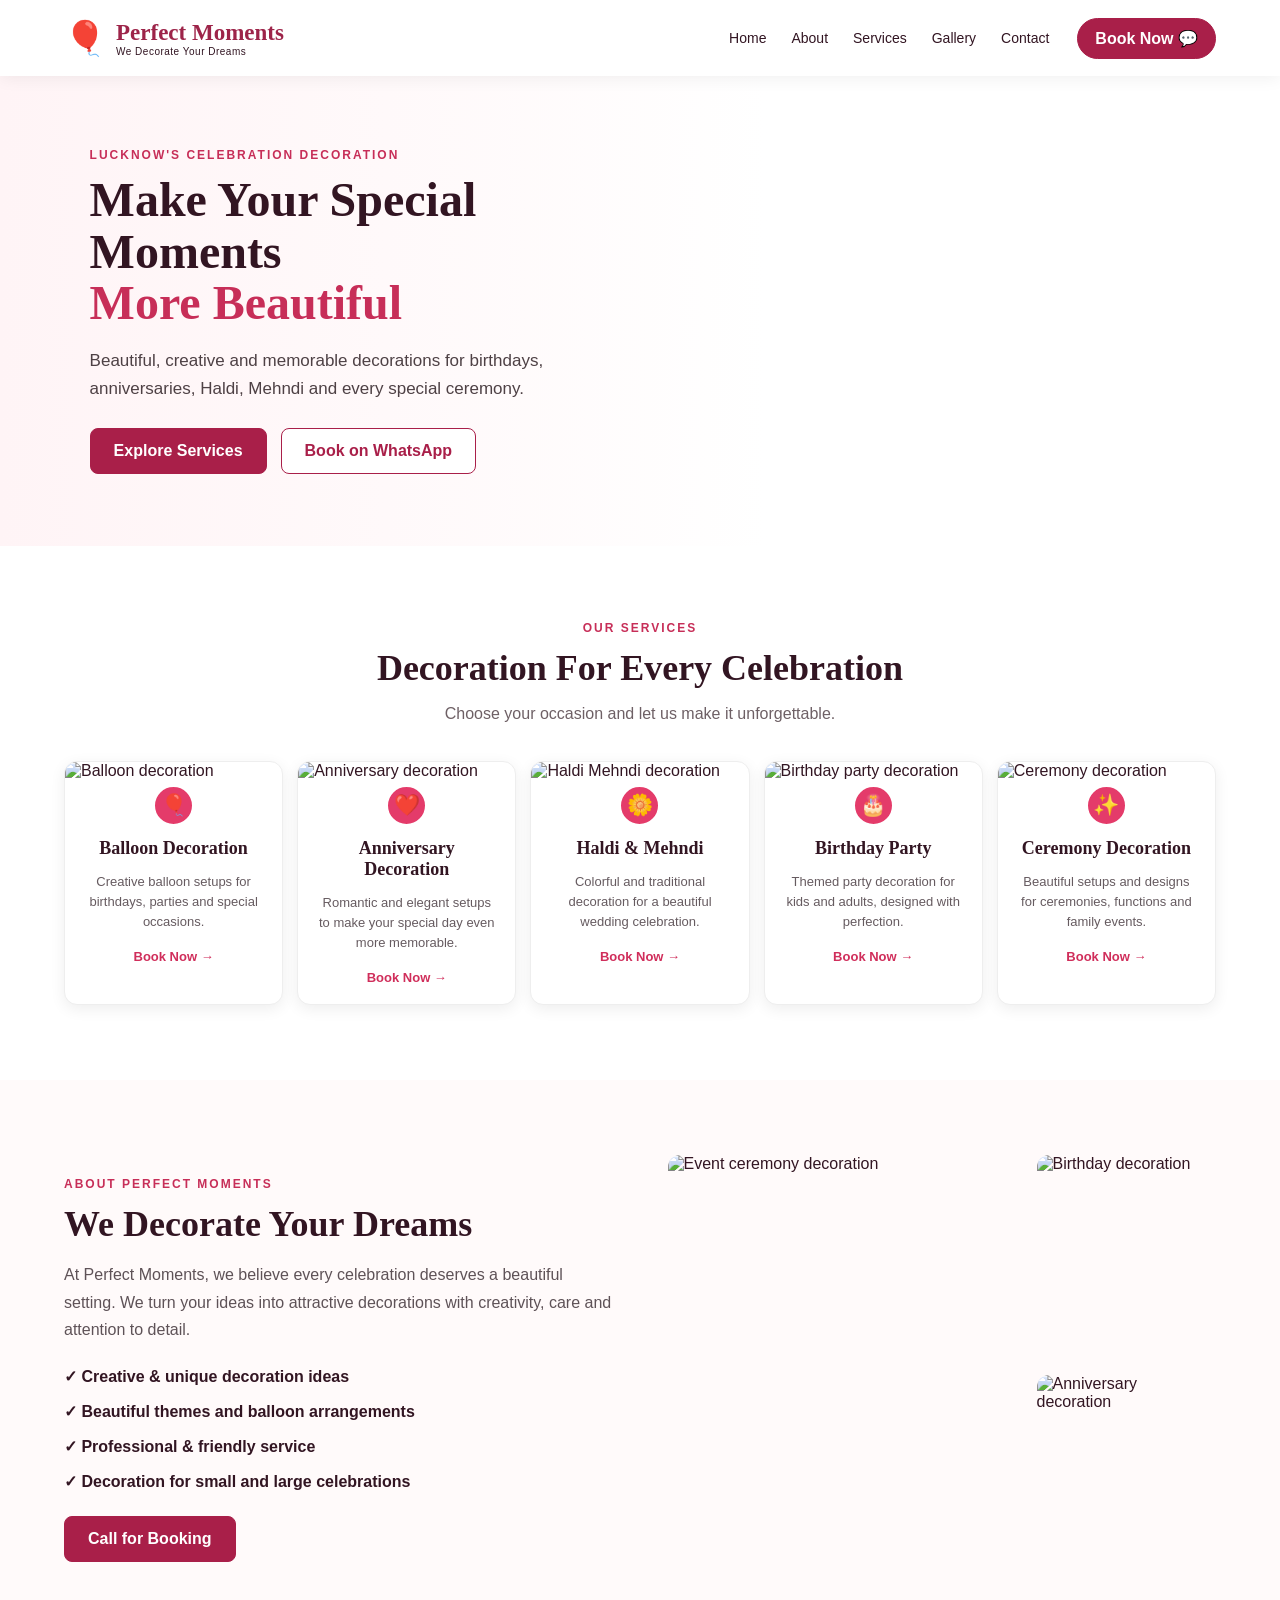
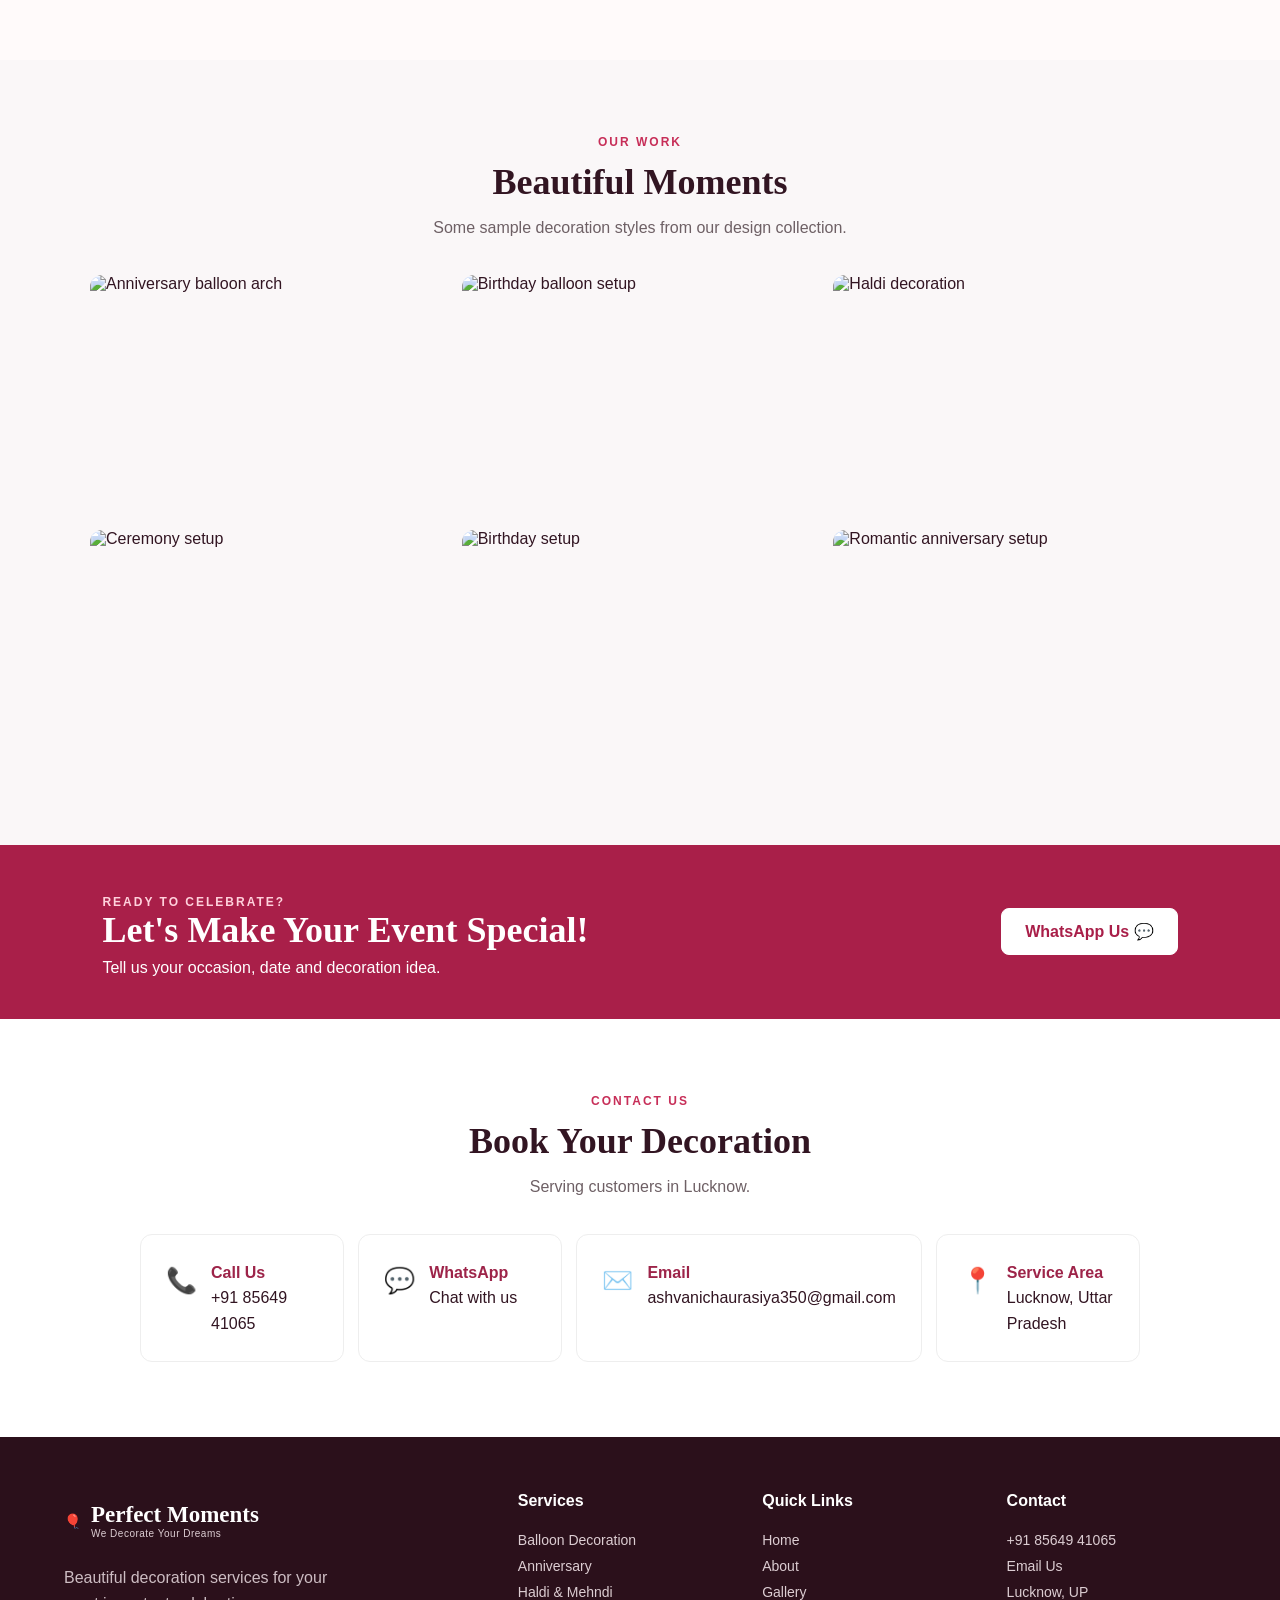
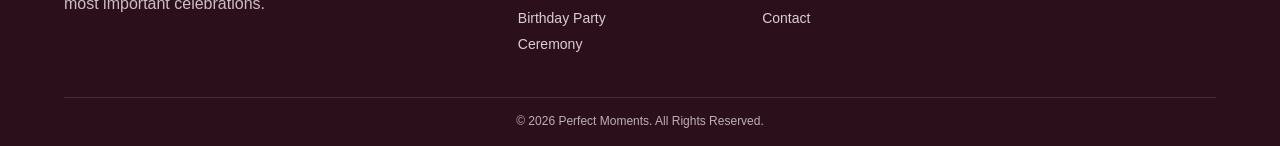
==== index.html @ 7e5f4c60 "Add files via upload" ====
<!DOCTYPE html>
<html lang="en">
<head>
  <meta charset="UTF-8">
  <meta name="viewport" content="width=device-width, initial-scale=1.0">
  <meta name="description" content="Perfect Moments Lucknow - Balloon, Birthday, Anniversary, Haldi Mehndi and Ceremony Decoration services.">
  <title>Perfect Moments | Event Decoration in Lucknow</title>
  <link rel="stylesheet" href="style.css">
</head>
<body>
<header class="header">
  <a class="brand" href="#home">
    <span class="brand-icon">🎈</span>
    <span><strong>Perfect Moments</strong><small>We Decorate Your Dreams</small></span>
  </a>
  <button class="menu" aria-label="Open menu">☰</button>
  <nav>
    <a href="#home">Home</a>
    <a href="#about">About</a>
    <a href="#services">Services</a>
    <a href="#gallery">Gallery</a>
    <a href="#contact">Contact</a>
  </nav>
  <a class="btn small" href="https://wa.me/918564941065?text=Hello%20Perfect%20Moments%2C%20I%20want%20to%20book%20decoration%20service." target="_blank">Book Now 💬</a>
</header>

<main>
<section id="home" class="hero">
  <div class="hero-copy">
    <p class="eyebrow">LUCKNOW'S CELEBRATION DECORATION</p>
    <h1>Make Your Special Moments <span>More Beautiful</span></h1>
    <p>Beautiful, creative and memorable decorations for birthdays, anniversaries, Haldi, Mehndi and every special ceremony.</p>
    <div class="actions">
      <a class="btn" href="#services">Explore Services</a>
      <a class="btn outline" href="https://wa.me/918564941065?text=Hello%20Perfect%20Moments%2C%20I%20want%20to%20book%20decoration%20service." target="_blank">Book on WhatsApp</a>
    </div>
  </div>
</section>

<section id="services" class="section">
  <div class="heading"><p class="eyebrow">OUR SERVICES</p><h2>Decoration For Every Celebration</h2><p>Choose your occasion and let us make it unforgettable.</p></div>
  <div class="cards">
    <article class="card"><img src="assets/birthday.jpg" alt="Balloon decoration"><div><span class="round">🎈</span><h3>Balloon Decoration</h3><p>Creative balloon setups for birthdays, parties and special occasions.</p><a href="https://wa.me/918564941065?text=I%20am%20interested%20in%20Balloon%20Decoration." target="_blank">Book Now →</a></div></article>
    <article class="card"><img src="assets/anniversary.jpg" alt="Anniversary decoration"><div><span class="round">❤️</span><h3>Anniversary Decoration</h3><p>Romantic and elegant setups to make your special day even more memorable.</p><a href="https://wa.me/918564941065?text=I%20am%20interested%20in%20Anniversary%20Decoration." target="_blank">Book Now →</a></div></article>
    <article class="card"><img src="assets/haldi.jpg" alt="Haldi Mehndi decoration"><div><span class="round">🌼</span><h3>Haldi & Mehndi</h3><p>Colorful and traditional decoration for a beautiful wedding celebration.</p><a href="https://wa.me/918564941065?text=I%20am%20interested%20in%20Haldi%20and%20Mehndi%20Decoration." target="_blank">Book Now →</a></div></article>
    <article class="card"><img src="assets/birthday2.jpg" alt="Birthday party decoration"><div><span class="round">🎂</span><h3>Birthday Party</h3><p>Themed party decoration for kids and adults, designed with perfection.</p><a href="https://wa.me/918564941065?text=I%20am%20interested%20in%20Birthday%20Party%20Decoration." target="_blank">Book Now →</a></div></article>
    <article class="card"><img src="assets/ceremony.jpg" alt="Ceremony decoration"><div><span class="round">✨</span><h3>Ceremony Decoration</h3><p>Beautiful setups and designs for ceremonies, functions and family events.</p><a href="https://wa.me/9185649411065?text=I%20am%20interested%20in%20Ceremony%20Decoration." target="_blank">Book Now →</a></div></article>
  </div>
</section>

<section id="about" class="about section">
  <div class="about-text">
    <p class="eyebrow">ABOUT PERFECT MOMENTS</p>
    <h2>We Decorate Your Dreams</h2>
    <p>At Perfect Moments, we believe every celebration deserves a beautiful setting. We turn your ideas into attractive decorations with creativity, care and attention to detail.</p>
    <ul>
      <li>✓ Creative & unique decoration ideas</li>
      <li>✓ Beautiful themes and balloon arrangements</li>
      <li>✓ Professional & friendly service</li>
      <li>✓ Decoration for small and large celebrations</li>
    </ul>
    <a class="btn" href="tel:+918564941065">Call for Booking</a>
  </div>
  <div class="photo-grid">
    <img class="big" src="assets/ceremony_large.jpg" alt="Event ceremony decoration">
    <img src="assets/birthday_large.jpg" alt="Birthday decoration">
    <img src="assets/anniversary_large.jpg" alt="Anniversary decoration">
  </div>
</section>

<section id="gallery" class="section gallery">
  <div class="heading"><p class="eyebrow">OUR WORK</p><h2>Beautiful Moments</h2><p>Some sample decoration styles from our design collection.</p></div>
  <div class="gallery-grid">
    <img src="assets/hero.jpg" alt="Anniversary balloon arch">
    <img src="assets/birthday.jpg" alt="Birthday balloon setup">
    <img src="assets/haldi.jpg" alt="Haldi decoration">
    <img src="assets/ceremony_large.jpg" alt="Ceremony setup">
    <img src="assets/birthday_large.jpg" alt="Birthday setup">
    <img src="assets/anniversary_large.jpg" alt="Romantic anniversary setup">
  </div>
</section>

<section class="cta">
  <div><p class="eyebrow">READY TO CELEBRATE?</p><h2>Let's Make Your Event Special!</h2><p>Tell us your occasion, date and decoration idea.</p></div>
  <a class="btn light" href="https://wa.me/918564941065?text=Hello%20Perfect%20Moments%2C%20I%20want%20to%20discuss%20my%20decoration%20requirement." target="_blank">WhatsApp Us 💬</a>
</section>

<section id="contact" class="contact section">
  <div class="heading"><p class="eyebrow">CONTACT US</p><h2>Book Your Decoration</h2><p>Serving customers in Lucknow.</p></div>
  <div class="contact-grid">
    <a class="contact-box" href="tel:+918564941065"><span>📞</span><div><strong>Call Us</strong><br>+91 85649 41065</div></a>
    <a class="contact-box" href="https://wa.me/918564941065" target="_blank"><span>💬</span><div><strong>WhatsApp</strong><br>Chat with us</div></a>
    <a class="contact-box" href="mailto:ashvanichaurasiya350@gmail.com"><span>✉️</span><div><strong>Email</strong><br>ashvanichaurasiya350@gmail.com</div></a>
    <div class="contact-box"><span>📍</span><div><strong>Service Area</strong><br>Lucknow, Uttar Pradesh</div></div>
  </div>
</section>
</main>

<footer>
  <div class="footer-inner">
    <div><div class="brand footer-brand"><span class="brand-icon">🎈</span><span><strong>Perfect Moments</strong><small>We Decorate Your Dreams</small></span></div><p>Beautiful decoration services for your most important celebrations.</p></div>
    <div><h4>Services</h4><a href="#services">Balloon Decoration</a><a href="#services">Anniversary</a><a href="#services">Haldi & Mehndi</a><a href="#services">Birthday Party</a><a href="#services">Ceremony</a></div>
    <div><h4>Quick Links</h4><a href="#home">Home</a><a href="#about">About</a><a href="#gallery">Gallery</a><a href="#contact">Contact</a></div>
    <div><h4>Contact</h4><a href="tel:+918564941065">+91 85649 41065</a><a href="mailto:ashvanichaurasiya350@gmail.com">Email Us</a><span>Lucknow, UP</span></div>
  </div>
  <div class="copyright">© 2026 Perfect Moments. All Rights Reserved.</div>
</footer>
<script src="script.js"></script>
</body>
</html>
---- style.css ----
*{box-sizing:border-box}html{scroll-behavior:smooth}body{margin:0;font-family:Arial,Helvetica,sans-serif;color:#321522;background:#fff}a{text-decoration:none;color:inherit}.header{height:76px;display:flex;align-items:center;gap:28px;padding:0 5%;position:sticky;top:0;background:#fff;z-index:10;box-shadow:0 2px 16px #00000010}.brand{display:flex;align-items:center;gap:10px;margin-right:auto}.brand-icon{font-size:34px}.brand strong{display:block;font-family:Georgia,serif;font-size:23px;color:#9d2449}.brand small{display:block;font-size:10px;letter-spacing:.5px}.header nav{display:flex;gap:25px;font-size:14px}.header nav a:hover{color:#c52d58}.btn{display:inline-block;background:#a91f49;color:#fff;padding:13px 23px;border-radius:8px;font-weight:700;border:1px solid #a91f49}.btn:hover{transform:translateY(-1px)}.btn.outline{background:#fff;color:#a91f49}.btn.small{padding:10px 17px;border-radius:25px}.menu{display:none;border:0;background:none;font-size:25px}.hero{min-height:470px;background:linear-gradient(90deg,#fff4f6 0%,#fff8f9aa 38%,#0000 60%),url("assets/hero.jpg") center/cover;display:flex;align-items:center;padding:65px 7%}.hero-copy{max-width:540px}.eyebrow{color:#c72e58;font-size:12px;font-weight:800;letter-spacing:2px;margin:0 0 12px}.hero h1{font:700 48px/1.08 Georgia,serif;margin:0 0 18px}.hero h1 span{display:block;color:#c72e58}.hero p:not(.eyebrow){font-size:17px;line-height:1.65;color:#4e4145}.actions{display:flex;gap:14px;margin-top:25px}.section{padding:75px 5%}.heading{text-align:center;max-width:700px;margin:0 auto 38px}.heading h2,.about h2,.cta h2{font:700 36px Georgia,serif;margin:0 0 12px}.heading>p:last-child{color:#6e6065}.cards{display:grid;grid-template-columns:repeat(5,1fr);gap:14px}.card{border:1px solid #eee;border-radius:13px;overflow:hidden;background:#fff;box-shadow:0 4px 15px #00000012}.card img{width:100%;height:170px;object-fit:cover}.card>div{padding:18px;text-align:center}.round{display:inline-grid;place-items:center;width:45px;height:45px;border-radius:50%;background:#e43b6a;color:#fff;margin-top:-38px;position:relative;border:4px solid #fff;font-size:21px}.card h3{font:700 18px Georgia,serif;margin:10px 0}.card p{font-size:13px;line-height:1.55;color:#665b60;min-height:62px}.card a{color:#d02e5b;font-weight:700;font-size:13px}.about{display:grid;grid-template-columns:1fr 1fr;gap:55px;align-items:center;background:#fffafa}.about-text p:not(.eyebrow){line-height:1.7;color:#5e5257}.about ul{padding:0;list-style:none;line-height:2.2;font-weight:600}.photo-grid{display:grid;grid-template-columns:2fr 1fr;grid-template-rows:1fr 1fr;gap:10px;height:430px}.photo-grid img{width:100%;height:100%;object-fit:cover;border-radius:12px}.photo-grid .big{grid-row:1/3}.gallery{background:#faf7f8}.gallery-grid{display:grid;grid-template-columns:repeat(3,1fr);gap:15px;max-width:1100px;margin:auto}.gallery-grid img{width:100%;height:240px;object-fit:cover;border-radius:12px}.cta{padding:42px 8%;background:#a91f49;color:#fff;display:flex;align-items:center;justify-content:space-between;gap:25px}.cta .eyebrow{color:#ffd1dc}.cta h2{margin:0}.cta p{margin:8px 0 0}.btn.light{background:#fff;color:#a91f49;border-color:#fff}.contact-grid{max-width:1000px;margin:auto;display:grid;grid-template-columns:repeat(4,1fr);gap:14px}.contact-box{padding:25px;border:1px solid #eee;border-radius:12px;background:#fff;display:flex;gap:14px;align-items:flex-start;line-height:1.6}.contact-box span{font-size:25px}.contact-box strong{color:#9d2449}footer{background:#2b101b;color:#fff;padding:55px 5% 18px}.footer-inner{display:grid;grid-template-columns:2fr 1fr 1fr 1fr;gap:35px;max-width:1200px;margin:auto}.footer-brand strong{color:#fff}.footer-inner h4{margin-top:0}.footer-inner a,.footer-inner span{display:block;color:#dccdd2;font-size:14px;margin:10px 0}.footer-inner p{color:#cdbdc3;line-height:1.6;max-width:300px}.copyright{border-top:1px solid #ffffff20;margin-top:35px;padding-top:16px;text-align:center;color:#bfaeb5;font-size:12px}@media(max-width:950px){.cards{grid-template-columns:repeat(2,1fr)}.contact-grid{grid-template-columns:repeat(2,1fr)}.header nav{display:none}.menu{display:block;order:2}.header .btn{order:3}.hero h1{font-size:40px}.about{grid-template-columns:1fr}.gallery-grid{grid-template-columns:repeat(2,1fr)}}@media(max-width:600px){.header{padding:0 4%;gap:10px}.brand strong{font-size:18px}.brand small{font-size:8px}.brand-icon{font-size:28px}.header .btn{font-size:11px;padding:9px 11px}.hero{min-height:520px;padding:45px 6%;background:linear-gradient(180deg,#fff7f8e8 0%,#fff7f8bb 48%,#0000),url("assets/hero.jpg") center/cover}.hero h1{font-size:38px}.actions{flex-direction:column}.section{padding:55px 5%}.cards,.gallery-grid,.contact-grid{grid-template-columns:1fr}.photo-grid{height:450px}.cta{flex-direction:column;align-items:flex-start}.footer-inner{grid-template-columns:1fr 1fr}.heading h2,.about h2,.cta h2{font-size:29px}}
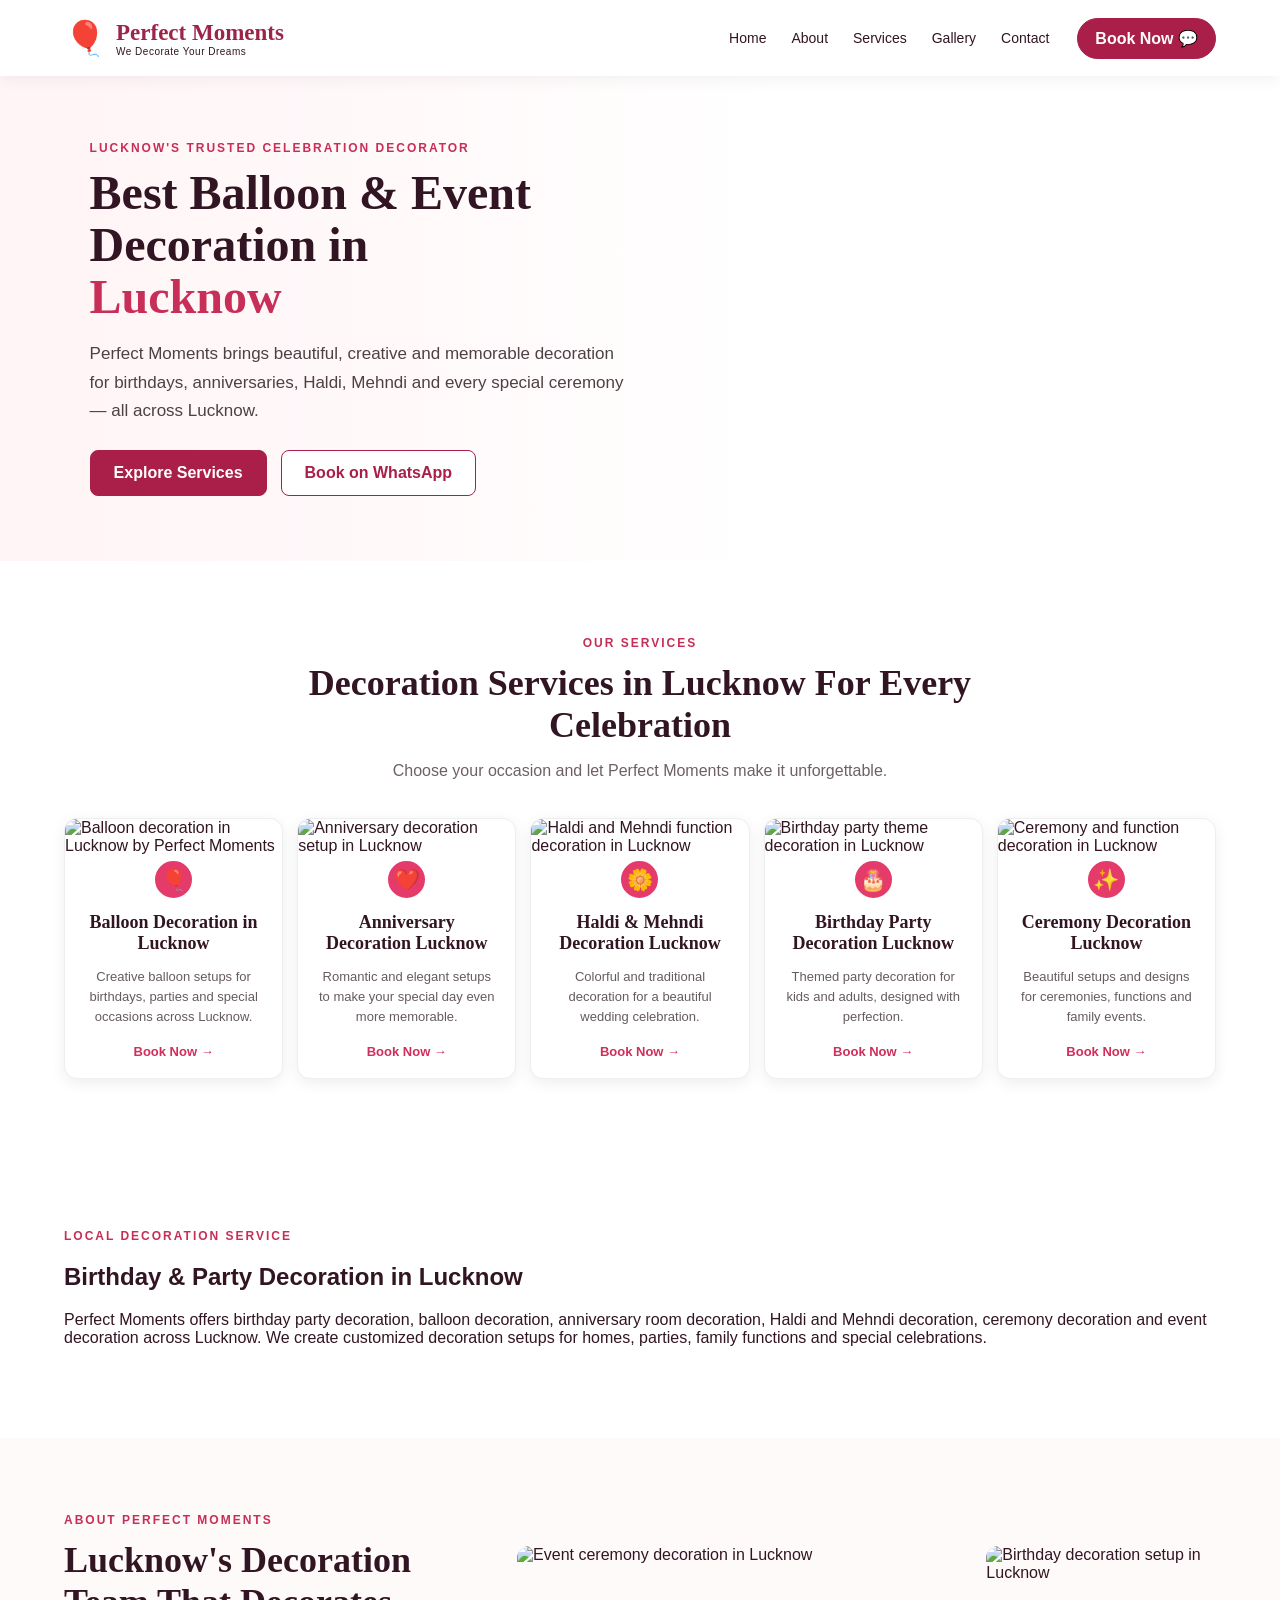
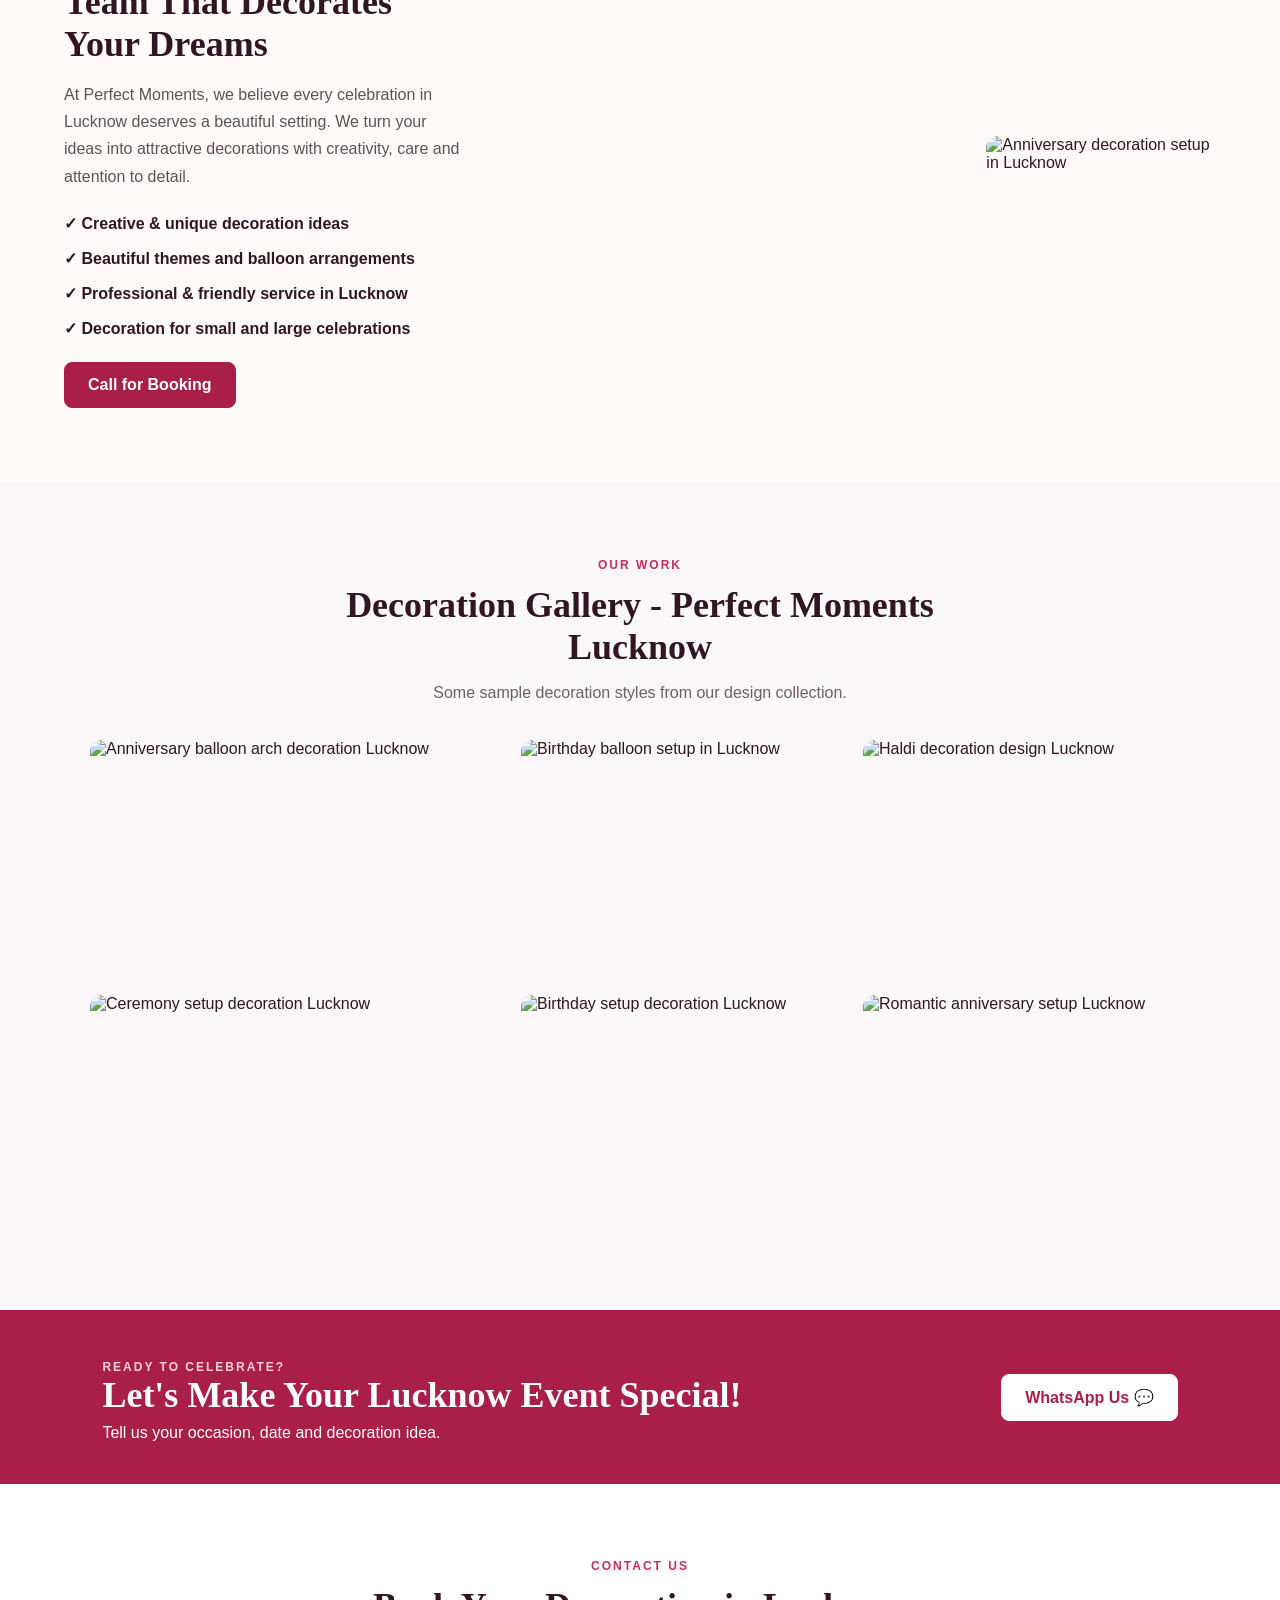
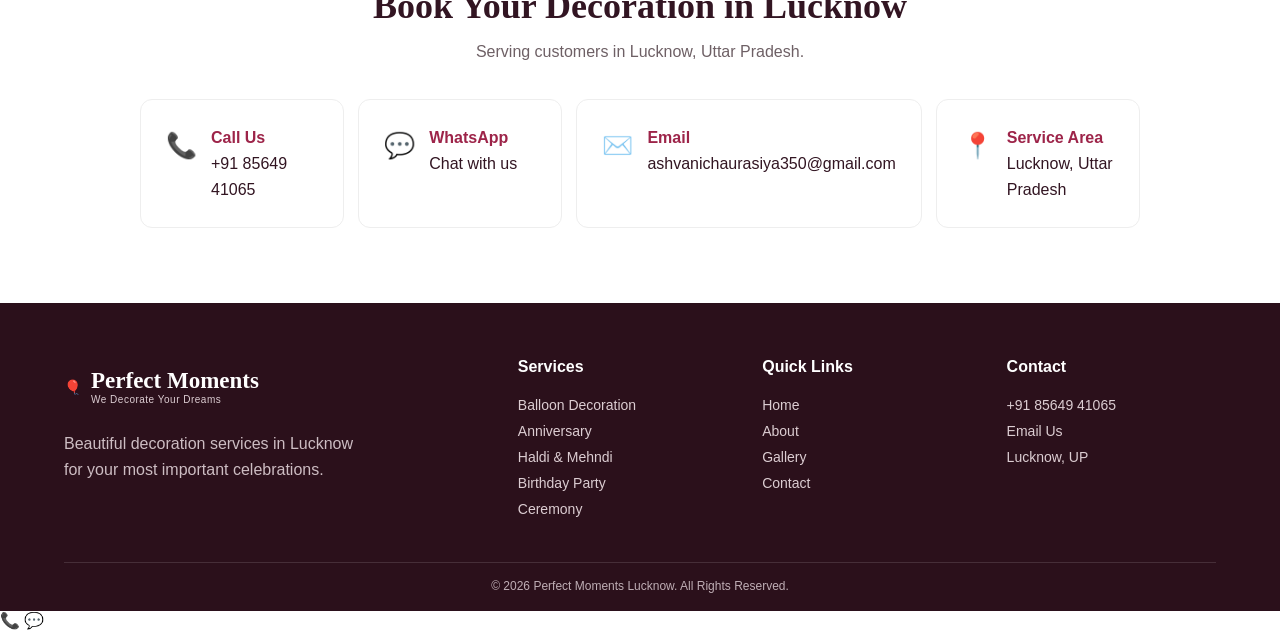
==== commit a8a76711: "Add files via upload" ====
--- a/index.html
+++ b/index.html
@@ -1,11 +1,116 @@
 <!DOCTYPE html>
 <html lang="en">
 <head>
-  <meta charset="UTF-8">
-  <meta name="viewport" content="width=device-width, initial-scale=1.0">
-  <meta name="description" content="Perfect Moments Lucknow - Balloon, Birthday, Anniversary, Haldi Mehndi and Ceremony Decoration services.">
-  <title>Perfect Moments | Event Decoration in Lucknow</title>
-  <link rel="stylesheet" href="style.css">
+<meta charset="UTF-8">
+<meta name="viewport" content="width=device-width, initial-scale=1.0">
+
+<!-- ===== PRIMARY SEO ===== -->
+<title>Balloon & Birthday Decoration in Lucknow | Perfect Moments</title>
+<meta name="description" content="Perfect Moments Lucknow - Best balloon, birthday, anniversary, Haldi Mehndi & ceremony decoration service in Lucknow. Affordable prices, creative themes. Book on WhatsApp or Call now!">
+<meta name="keywords" content="balloon decoration Lucknow, birthday decoration Lucknow, anniversary decoration Lucknow, haldi mehndi decoration Lucknow, event decorator in Lucknow, ceremony decoration Lucknow, best decoration service Lucknow">
+<meta name="robots" content="index, follow, max-image-preview:large">
+<meta name="author" content="Perfect Moments Lucknow">
+<link rel="canonical" href="https://ashhh857.github.io/Perfect-moment/">
+
+<!-- ===== OPEN GRAPH (Facebook/WhatsApp share preview) ===== -->
+<meta property="og:type" content="website">
+<meta property="og:locale" content="en_IN">
+<meta property="og:title" content="Perfect Moments | Balloon & Event Decoration in Lucknow">
+<meta property="og:description" content="Creative balloon, birthday, anniversary, Haldi & Mehndi decoration in Lucknow. Book instantly on WhatsApp or Call.">
+<meta property="og:url" content="https://ashhh857.github.io/Perfect-moment/">
+<meta property="og:site_name" content="Perfect Moments Lucknow">
+<meta property="og:image" content="https://ashhh857.github.io/Perfect-moment/assets/hero.jpg">
+
+<!-- ===== TWITTER CARD ===== -->
+<meta name="twitter:card" content="summary_large_image">
+<meta name="twitter:title" content="Perfect Moments | Event Decoration in Lucknow">
+<meta name="twitter:description" content="Balloon, Birthday, Anniversary, Haldi Mehndi & Ceremony decoration in Lucknow. Book on WhatsApp!">
+<meta name="twitter:image" content="https://ashhh857.github.io/Perfect-moment/assets/hero.jpg">
+
+<!-- ===== GEO / LOCAL SEO TAGS ===== -->
+<meta name="geo.region" content="IN-UP">
+<meta name="geo.placename" content="Lucknow">
+<meta name="ICBM" content="26.8467, 80.9462">
+
+<link rel="stylesheet" href="style.css">
+
+<!-- ===== LOCAL BUSINESS + SERVICE SCHEMA (JSON-LD) ===== -->
+<script type="application/ld+json">
+{
+  "@context": "https://schema.org",
+  "@type": "LocalBusiness",
+  "@id": "https://ashhh857.github.io/Perfect-moment/#business",
+  "name": "Perfect Moments",
+  "alternateName": "Perfect Moments Lucknow",
+  "description": "Perfect Moments offers balloon decoration, birthday decoration, anniversary decoration, Haldi Mehndi decoration and ceremony decoration services in Lucknow, Uttar Pradesh.",
+  "image": "https://ashhh857.github.io/Perfect-moment/assets/hero.jpg",
+  "url": "https://ashhh857.github.io/Perfect-moment/",
+  "telephone": "+91-8564941065",
+  "email": "ashvanichaurasiya350@gmail.com",
+  "priceRange": "₹₹",
+  "address": {
+    "@type": "PostalAddress",
+    "addressLocality": "Lucknow",
+    "addressRegion": "Uttar Pradesh",
+    "addressCountry": "IN"
+  },
+  "areaServed": {
+    "@type": "City",
+    "name": "Lucknow"
+  },
+  "openingHoursSpecification": {
+    "@type": "OpeningHoursSpecification",
+    "dayOfWeek": ["Monday","Tuesday","Wednesday","Thursday","Friday","Saturday","Sunday"],
+    "opens": "09:00",
+    "closes": "21:00"
+  },
+  "sameAs": [
+    "https://wa.me/918564941065"
+  ],
+  "makesOffer": [
+    {
+      "@type": "Offer",
+      "itemOffered": {
+        "@type": "Service",
+        "name": "Balloon Decoration",
+        "areaServed": "Lucknow"
+      }
+    },
+    {
+      "@type": "Offer",
+      "itemOffered": {
+        "@type": "Service",
+        "name": "Birthday Party Decoration",
+        "areaServed": "Lucknow"
+      }
+    },
+    {
+      "@type": "Offer",
+      "itemOffered": {
+        "@type": "Service",
+        "name": "Anniversary Decoration",
+        "areaServed": "Lucknow"
+      }
+    },
+    {
+      "@type": "Offer",
+      "itemOffered": {
+        "@type": "Service",
+        "name": "Haldi & Mehndi Decoration",
+        "areaServed": "Lucknow"
+      }
+    },
+    {
+      "@type": "Offer",
+      "itemOffered": {
+        "@type": "Service",
+        "name": "Ceremony Decoration",
+        "areaServed": "Lucknow"
+      }
+    }
+  ]
+}
+</script>
 </head>
 <body>
 <header class="header">
@@ -21,75 +126,81 @@
     <a href="#gallery">Gallery</a>
     <a href="#contact">Contact</a>
   </nav>
-  <a class="btn small" href="https://wa.me/918564941065?text=Hello%20Perfect%20Moments%2C%20I%20want%20to%20book%20decoration%20service." target="_blank">Book Now 💬</a>
+  <a class="btn small" href="https://wa.me/918564941065?text=Hello%20Perfect%20Moments%2C%20I%20want%20to%20book%20decoration%20service." target="_blank" rel="noopener">Book Now 💬</a>
 </header>
 
 <main>
 <section id="home" class="hero">
   <div class="hero-copy">
-    <p class="eyebrow">LUCKNOW'S CELEBRATION DECORATION</p>
-    <h1>Make Your Special Moments <span>More Beautiful</span></h1>
-    <p>Beautiful, creative and memorable decorations for birthdays, anniversaries, Haldi, Mehndi and every special ceremony.</p>
+    <p class="eyebrow">LUCKNOW'S TRUSTED CELEBRATION DECORATOR</p>
+    <h1>Best Balloon & Event Decoration in <span>Lucknow</span></h1>
+    <p>Perfect Moments brings beautiful, creative and memorable decoration for birthdays, anniversaries, Haldi, Mehndi and every special ceremony — all across Lucknow.</p>
     <div class="actions">
       <a class="btn" href="#services">Explore Services</a>
-      <a class="btn outline" href="https://wa.me/918564941065?text=Hello%20Perfect%20Moments%2C%20I%20want%20to%20book%20decoration%20service." target="_blank">Book on WhatsApp</a>
+      <a class="btn outline" href="https://wa.me/918564941065?text=Hello%20Perfect%20Moments%2C%20I%20want%20to%20book%20decoration%20service." target="_blank" rel="noopener">Book on WhatsApp</a>
     </div>
   </div>
 </section>
 
 <section id="services" class="section">
-  <div class="heading"><p class="eyebrow">OUR SERVICES</p><h2>Decoration For Every Celebration</h2><p>Choose your occasion and let us make it unforgettable.</p></div>
+  <div class="heading"><p class="eyebrow">OUR SERVICES</p><h2>Decoration Services in Lucknow For Every Celebration</h2><p>Choose your occasion and let Perfect Moments make it unforgettable.</p></div>
   <div class="cards">
-    <article class="card"><img src="assets/birthday.jpg" alt="Balloon decoration"><div><span class="round">🎈</span><h3>Balloon Decoration</h3><p>Creative balloon setups for birthdays, parties and special occasions.</p><a href="https://wa.me/918564941065?text=I%20am%20interested%20in%20Balloon%20Decoration." target="_blank">Book Now →</a></div></article>
-    <article class="card"><img src="assets/anniversary.jpg" alt="Anniversary decoration"><div><span class="round">❤️</span><h3>Anniversary Decoration</h3><p>Romantic and elegant setups to make your special day even more memorable.</p><a href="https://wa.me/918564941065?text=I%20am%20interested%20in%20Anniversary%20Decoration." target="_blank">Book Now →</a></div></article>
-    <article class="card"><img src="assets/haldi.jpg" alt="Haldi Mehndi decoration"><div><span class="round">🌼</span><h3>Haldi & Mehndi</h3><p>Colorful and traditional decoration for a beautiful wedding celebration.</p><a href="https://wa.me/918564941065?text=I%20am%20interested%20in%20Haldi%20and%20Mehndi%20Decoration." target="_blank">Book Now →</a></div></article>
-    <article class="card"><img src="assets/birthday2.jpg" alt="Birthday party decoration"><div><span class="round">🎂</span><h3>Birthday Party</h3><p>Themed party decoration for kids and adults, designed with perfection.</p><a href="https://wa.me/918564941065?text=I%20am%20interested%20in%20Birthday%20Party%20Decoration." target="_blank">Book Now →</a></div></article>
-    <article class="card"><img src="assets/ceremony.jpg" alt="Ceremony decoration"><div><span class="round">✨</span><h3>Ceremony Decoration</h3><p>Beautiful setups and designs for ceremonies, functions and family events.</p><a href="https://wa.me/9185649411065?text=I%20am%20interested%20in%20Ceremony%20Decoration." target="_blank">Book Now →</a></div></article>
-  </div>
-</section>
+    <article class="card"><img src="assets/birthday.jpg" alt="Balloon decoration in Lucknow by Perfect Moments" width="188" height="166" loading="lazy"><div><span class="round">🎈</span><h3>Balloon Decoration in Lucknow</h3><p>Creative balloon setups for birthdays, parties and special occasions across Lucknow.</p><a href="https://wa.me/918564941065?text=I%20am%20interested%20in%20Balloon%20Decoration." target="_blank" rel="noopener">Book Now →</a></div></article>
+    <article class="card"><img src="assets/anniversary.jpg" alt="Anniversary decoration setup in Lucknow" width="190" height="166" loading="lazy"><div><span class="round">❤️</span><h3>Anniversary Decoration Lucknow</h3><p>Romantic and elegant setups to make your special day even more memorable.</p><a href="https://wa.me/918564941065?text=I%20am%20interested%20in%20Anniversary%20Decoration." target="_blank" rel="noopener">Book Now →</a></div></article>
+    <article class="card"><img src="assets/haldi.jpg" alt="Haldi and Mehndi function decoration in Lucknow" width="190" height="166" loading="lazy"><div><span class="round">🌼</span><h3>Haldi & Mehndi Decoration Lucknow</h3><p>Colorful and traditional decoration for a beautiful wedding celebration.</p><a href="https://wa.me/918564941065?text=I%20am%20interested%20in%20Haldi%20and%20Mehndi%20Decoration." target="_blank" rel="noopener">Book Now →</a></div></article>
+    <article class="card"><img src="assets/birthday2.jpg" alt="Birthday party theme decoration in Lucknow" width="190" height="166" loading="lazy"><div><span class="round">🎂</span><h3>Birthday Party Decoration Lucknow</h3><p>Themed party decoration for kids and adults, designed with perfection.</p><a href="https://wa.me/918564941065?text=I%20am%20interested%20in%20Birthday%20Party%20Decoration." target="_blank" rel="noopener">Book Now →</a></div></article>
+    <article class="card"><img src="assets/ceremony.jpg" alt="Ceremony and function decoration in Lucknow" width="192" height="166" loading="lazy"><div><span class="round">✨</span><h3>Ceremony Decoration Lucknow</h3><p>Beautiful setups and designs for ceremonies, functions and family events.</p><a href="https://wa.me/918564941065?text=I%20am%20interested%20in%20Ceremony%20Decoration." target="_blank" rel="noopener">Book Now →</a></div></article>
+  </div>
+</section>
+
+<section class="section local-seo"><div class="container">
+<p class="eyebrow">LOCAL DECORATION SERVICE</p>
+<h2>Birthday & Party Decoration in Lucknow</h2>
+<p>Perfect Moments offers birthday party decoration, balloon decoration, anniversary room decoration, Haldi and Mehndi decoration, ceremony decoration and event decoration across Lucknow. We create customized decoration setups for homes, parties, family functions and special celebrations.</p>
+</div></section>
 
 <section id="about" class="about section">
   <div class="about-text">
     <p class="eyebrow">ABOUT PERFECT MOMENTS</p>
-    <h2>We Decorate Your Dreams</h2>
-    <p>At Perfect Moments, we believe every celebration deserves a beautiful setting. We turn your ideas into attractive decorations with creativity, care and attention to detail.</p>
+    <h2>Lucknow's Decoration Team That Decorates Your Dreams</h2>
+    <p>At Perfect Moments, we believe every celebration in Lucknow deserves a beautiful setting. We turn your ideas into attractive decorations with creativity, care and attention to detail.</p>
     <ul>
       <li>✓ Creative & unique decoration ideas</li>
       <li>✓ Beautiful themes and balloon arrangements</li>
-      <li>✓ Professional & friendly service</li>
+      <li>✓ Professional & friendly service in Lucknow</li>
       <li>✓ Decoration for small and large celebrations</li>
     </ul>
     <a class="btn" href="tel:+918564941065">Call for Booking</a>
   </div>
   <div class="photo-grid">
-    <img class="big" src="assets/ceremony_large.jpg" alt="Event ceremony decoration">
-    <img src="assets/birthday_large.jpg" alt="Birthday decoration">
-    <img src="assets/anniversary_large.jpg" alt="Anniversary decoration">
+    <img class="big" src="assets/ceremony_large.jpg" alt="Event ceremony decoration in Lucknow" width="291" height="297" loading="lazy">
+    <img src="assets/birthday_large.jpg" alt="Birthday decoration setup in Lucknow" width="158" height="124" loading="lazy">
+    <img src="assets/anniversary_large.jpg" alt="Anniversary decoration setup in Lucknow" width="158" height="170" loading="lazy">
   </div>
 </section>
 
 <section id="gallery" class="section gallery">
-  <div class="heading"><p class="eyebrow">OUR WORK</p><h2>Beautiful Moments</h2><p>Some sample decoration styles from our design collection.</p></div>
+  <div class="heading"><p class="eyebrow">OUR WORK</p><h2>Decoration Gallery - Perfect Moments Lucknow</h2><p>Some sample decoration styles from our design collection.</p></div>
   <div class="gallery-grid">
-    <img src="assets/hero.jpg" alt="Anniversary balloon arch">
-    <img src="assets/birthday.jpg" alt="Birthday balloon setup">
-    <img src="assets/haldi.jpg" alt="Haldi decoration">
-    <img src="assets/ceremony_large.jpg" alt="Ceremony setup">
-    <img src="assets/birthday_large.jpg" alt="Birthday setup">
-    <img src="assets/anniversary_large.jpg" alt="Romantic anniversary setup">
+    <img src="assets/hero.jpg" alt="Anniversary balloon arch decoration Lucknow" width="664" height="383" loading="lazy">
+    <img src="assets/birthday.jpg" alt="Birthday balloon setup in Lucknow" width="188" height="166" loading="lazy">
+    <img src="assets/haldi.jpg" alt="Haldi decoration design Lucknow" width="190" height="166" loading="lazy">
+    <img src="assets/ceremony_large.jpg" alt="Ceremony setup decoration Lucknow" width="291" height="297" loading="lazy">
+    <img src="assets/birthday_large.jpg" alt="Birthday setup decoration Lucknow" width="158" height="124" loading="lazy">
+    <img src="assets/anniversary_large.jpg" alt="Romantic anniversary setup Lucknow" width="158" height="170" loading="lazy">
   </div>
 </section>
 
 <section class="cta">
-  <div><p class="eyebrow">READY TO CELEBRATE?</p><h2>Let's Make Your Event Special!</h2><p>Tell us your occasion, date and decoration idea.</p></div>
-  <a class="btn light" href="https://wa.me/918564941065?text=Hello%20Perfect%20Moments%2C%20I%20want%20to%20discuss%20my%20decoration%20requirement." target="_blank">WhatsApp Us 💬</a>
+  <div><p class="eyebrow">READY TO CELEBRATE?</p><h2>Let's Make Your Lucknow Event Special!</h2><p>Tell us your occasion, date and decoration idea.</p></div>
+  <a class="btn light" href="https://wa.me/918564941065?text=Hello%20Perfect%20Moments%2C%20I%20want%20to%20discuss%20my%20decoration%20requirement." target="_blank" rel="noopener">WhatsApp Us 💬</a>
 </section>
 
 <section id="contact" class="contact section">
-  <div class="heading"><p class="eyebrow">CONTACT US</p><h2>Book Your Decoration</h2><p>Serving customers in Lucknow.</p></div>
+  <div class="heading"><p class="eyebrow">CONTACT US</p><h2>Book Your Decoration in Lucknow</h2><p>Serving customers in Lucknow, Uttar Pradesh.</p></div>
   <div class="contact-grid">
     <a class="contact-box" href="tel:+918564941065"><span>📞</span><div><strong>Call Us</strong><br>+91 85649 41065</div></a>
-    <a class="contact-box" href="https://wa.me/918564941065" target="_blank"><span>💬</span><div><strong>WhatsApp</strong><br>Chat with us</div></a>
+    <a class="contact-box" href="https://wa.me/918564941065" target="_blank" rel="noopener"><span>💬</span><div><strong>WhatsApp</strong><br>Chat with us</div></a>
     <a class="contact-box" href="mailto:ashvanichaurasiya350@gmail.com"><span>✉️</span><div><strong>Email</strong><br>ashvanichaurasiya350@gmail.com</div></a>
     <div class="contact-box"><span>📍</span><div><strong>Service Area</strong><br>Lucknow, Uttar Pradesh</div></div>
   </div>
@@ -98,13 +209,20 @@
 
 <footer>
   <div class="footer-inner">
-    <div><div class="brand footer-brand"><span class="brand-icon">🎈</span><span><strong>Perfect Moments</strong><small>We Decorate Your Dreams</small></span></div><p>Beautiful decoration services for your most important celebrations.</p></div>
+    <div><div class="brand footer-brand"><span class="brand-icon">🎈</span><span><strong>Perfect Moments</strong><small>We Decorate Your Dreams</small></span></div><p>Beautiful decoration services in Lucknow for your most important celebrations.</p></div>
     <div><h4>Services</h4><a href="#services">Balloon Decoration</a><a href="#services">Anniversary</a><a href="#services">Haldi & Mehndi</a><a href="#services">Birthday Party</a><a href="#services">Ceremony</a></div>
     <div><h4>Quick Links</h4><a href="#home">Home</a><a href="#about">About</a><a href="#gallery">Gallery</a><a href="#contact">Contact</a></div>
     <div><h4>Contact</h4><a href="tel:+918564941065">+91 85649 41065</a><a href="mailto:ashvanichaurasiya350@gmail.com">Email Us</a><span>Lucknow, UP</span></div>
   </div>
-  <div class="copyright">© 2026 Perfect Moments. All Rights Reserved.</div>
+  <div class="copyright">© 2026 Perfect Moments Lucknow. All Rights Reserved.</div>
 </footer>
-<script src="script.js"></script>
+
+<!-- Floating sticky Call + WhatsApp buttons (mobile SEO / UX) -->
+<div class="float-cta">
+  <a href="tel:+918564941065" class="float-btn call" aria-label="Call Perfect Moments">📞</a>
+  <a href="https://wa.me/918564941065?text=Hello%20Perfect%20Moments%2C%20I%20want%20to%20book%20decoration%20service." target="_blank" rel="noopener" class="float-btn whatsapp" aria-label="WhatsApp Perfect Moments">💬</a>
+</div>
+
+<script src="script.js" defer></script>
 </body>
-</html>+</html>
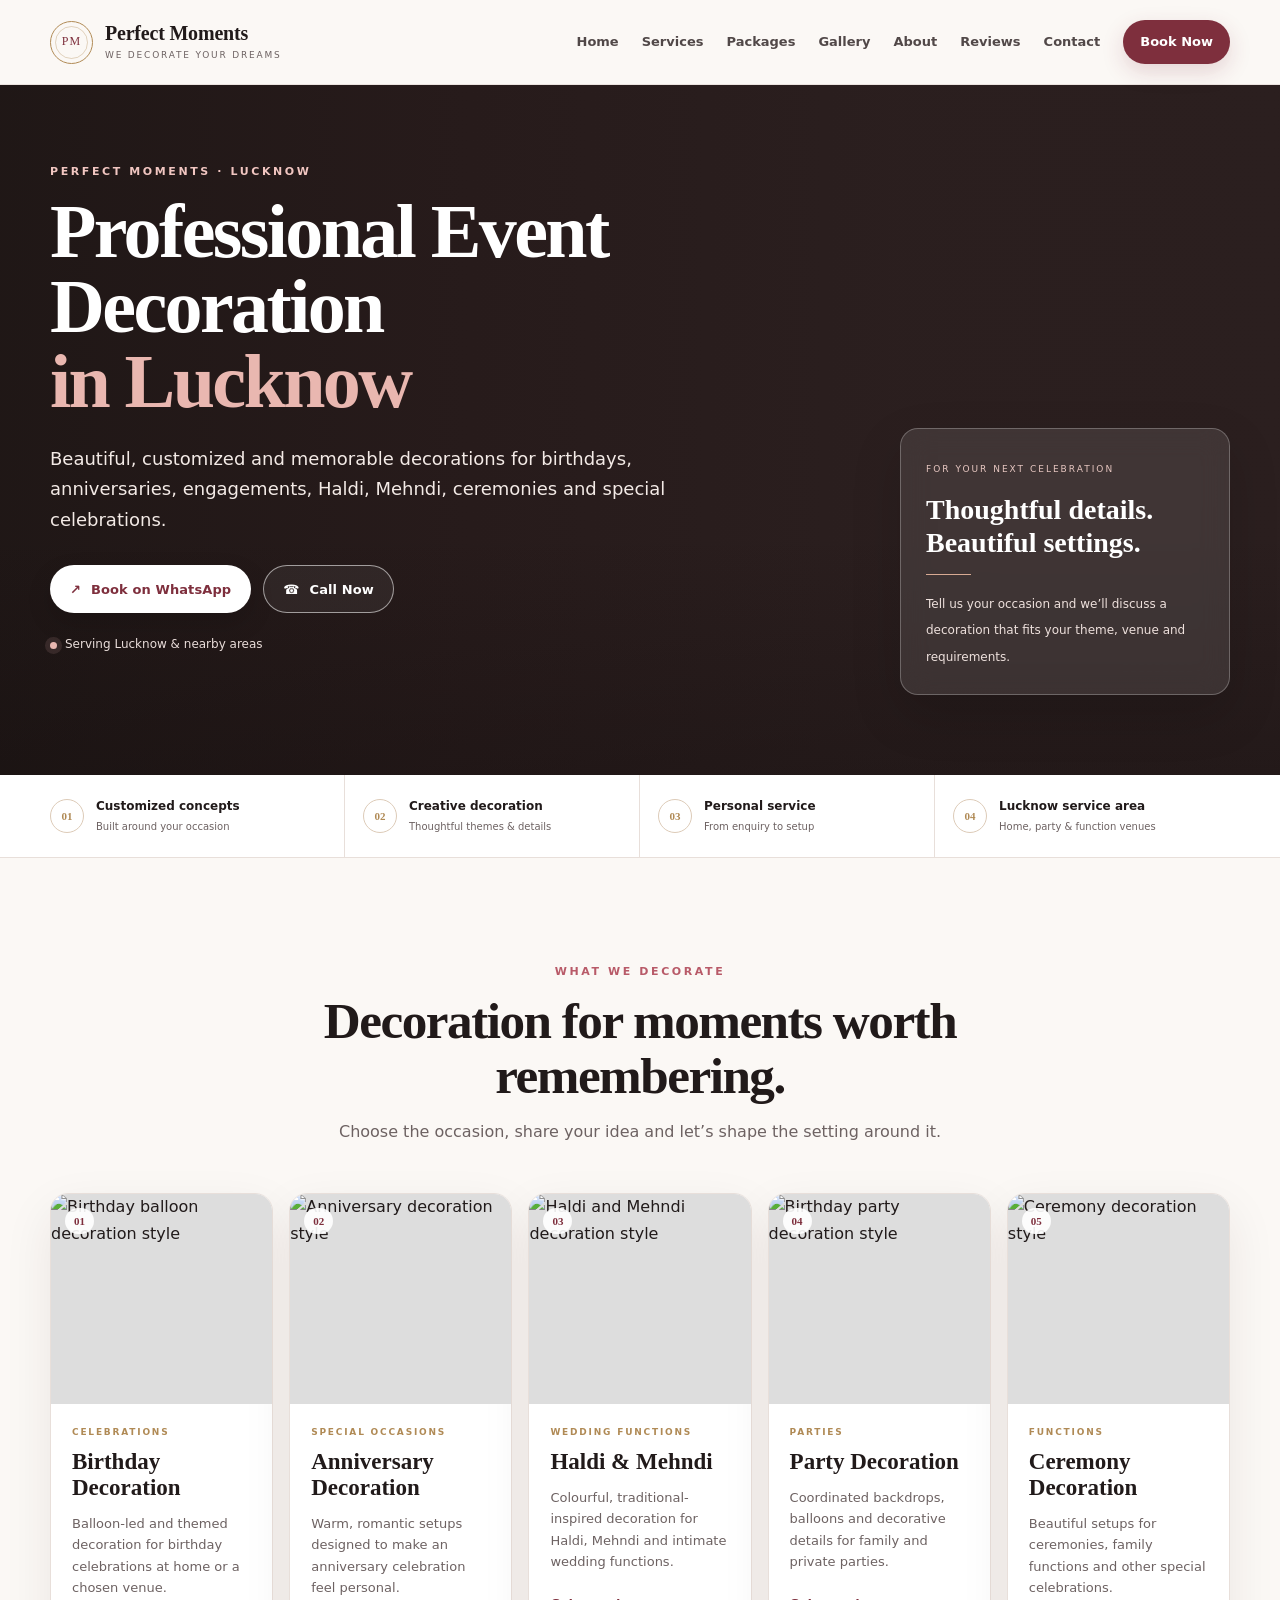
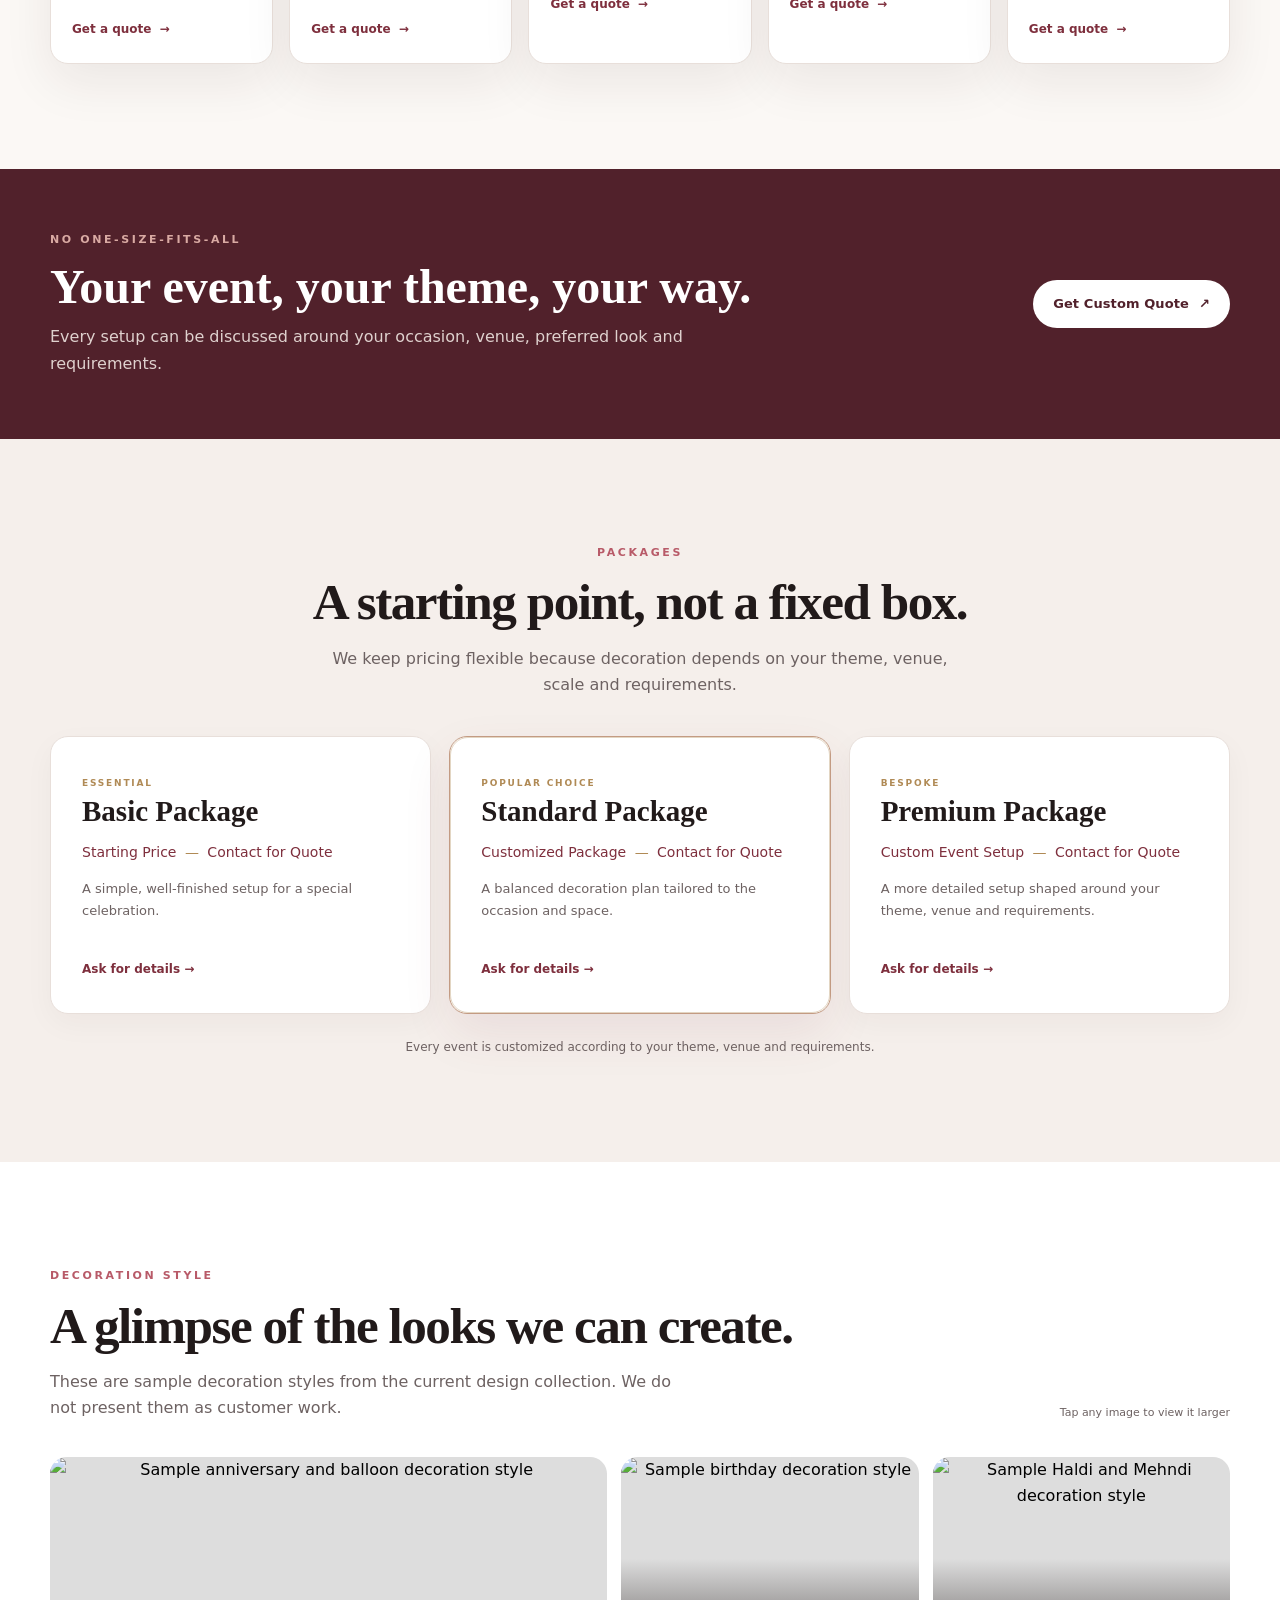
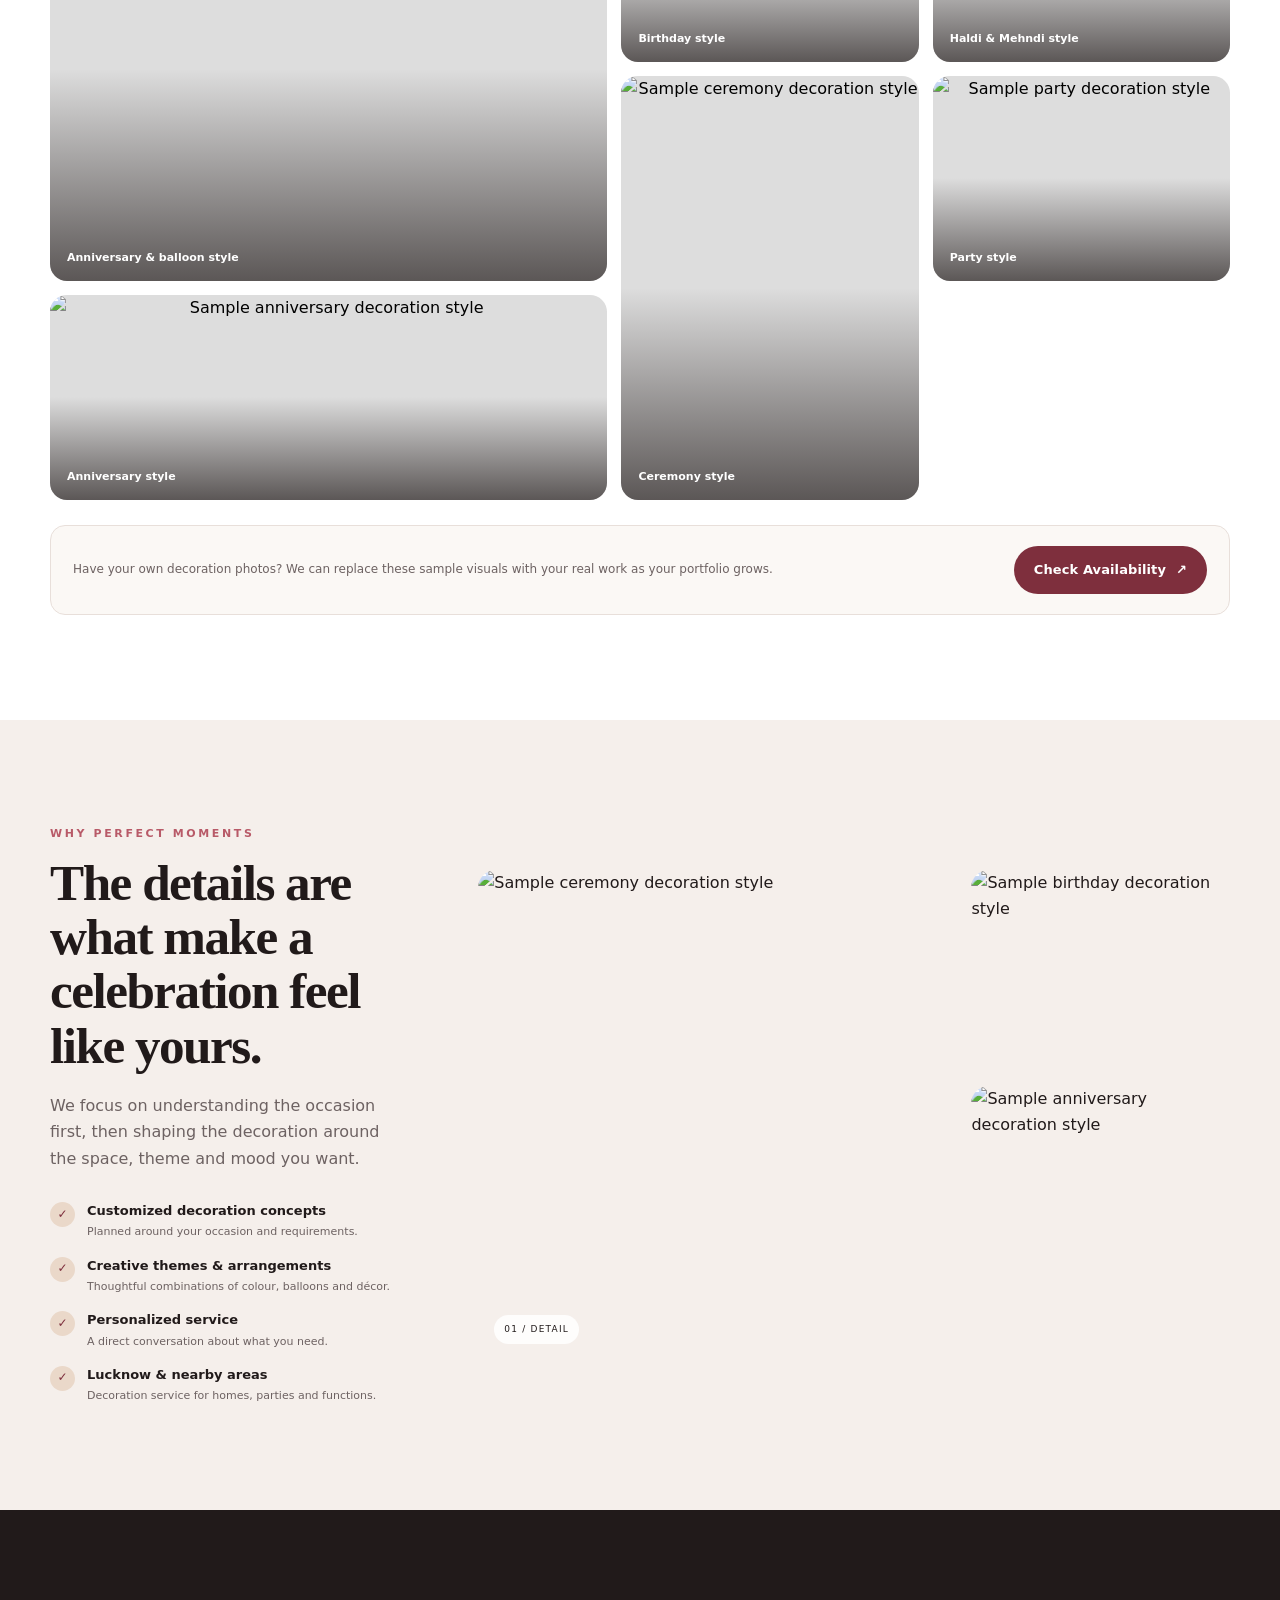
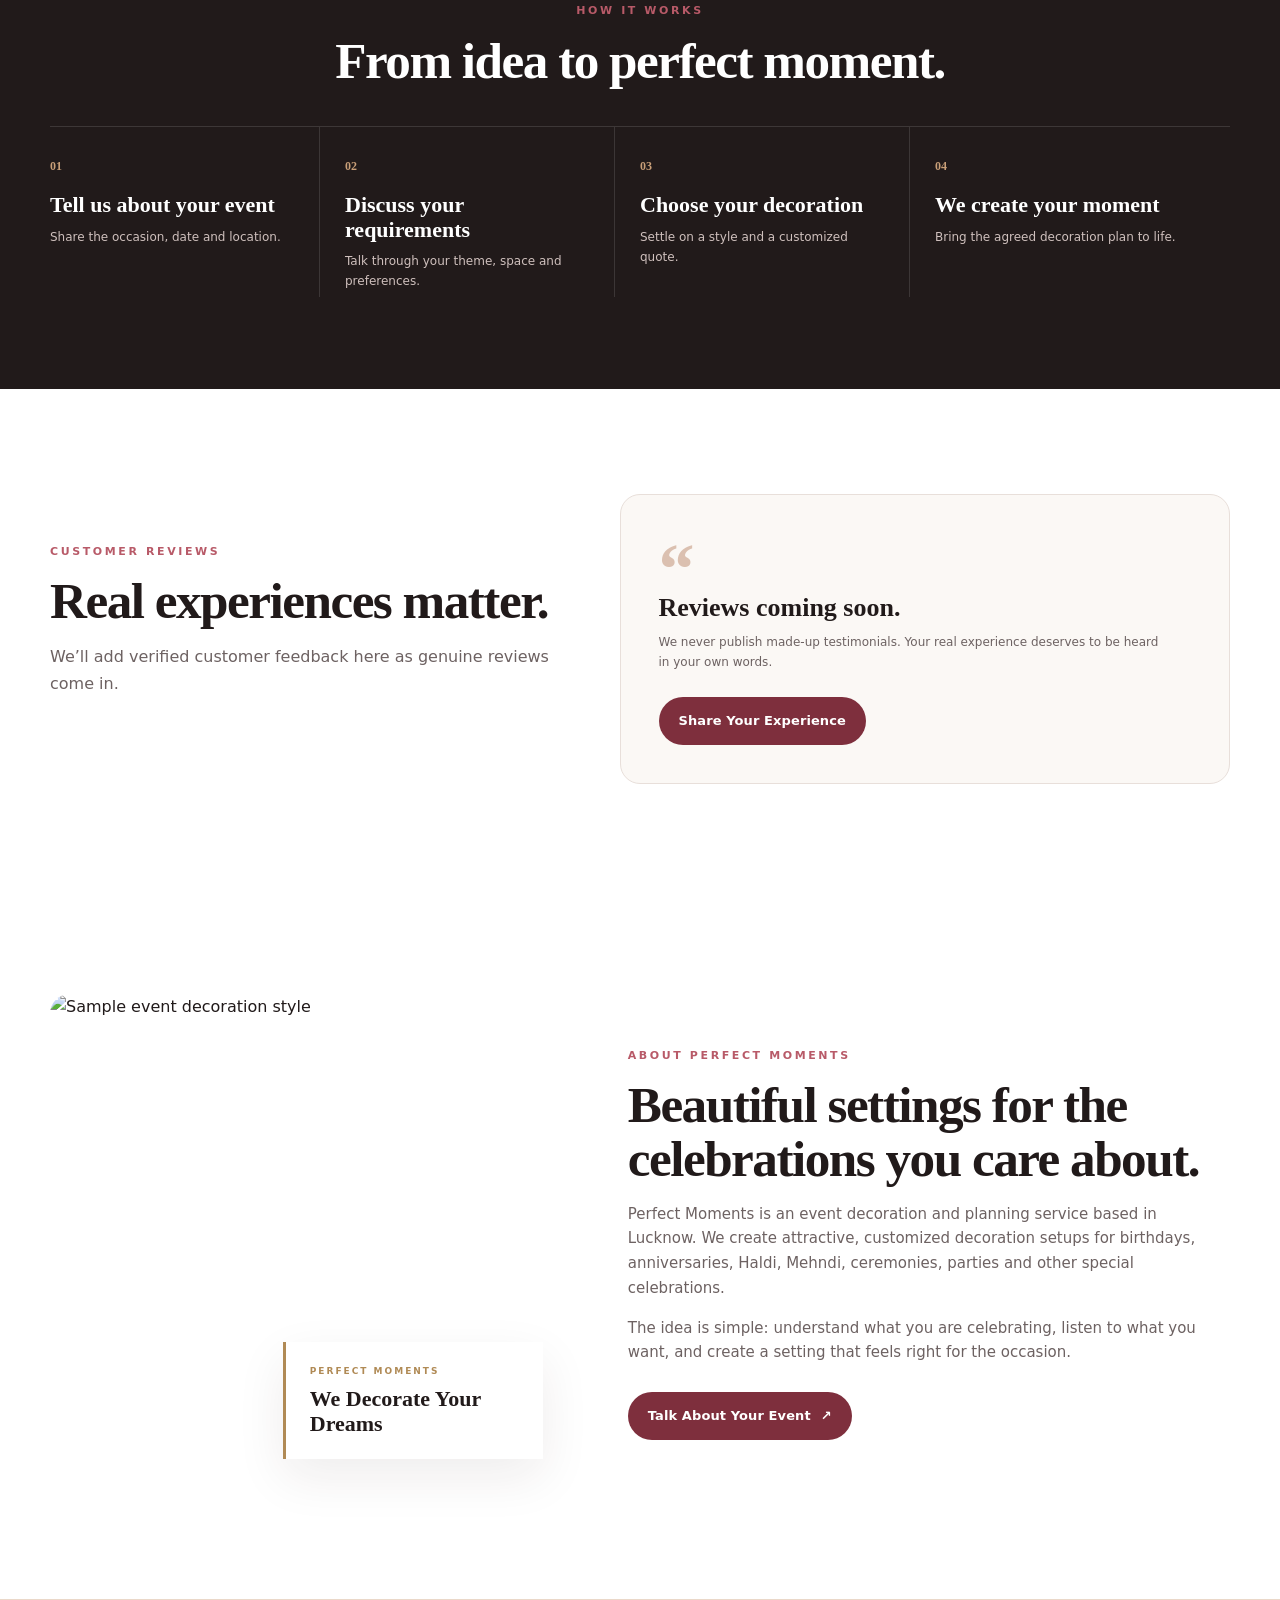
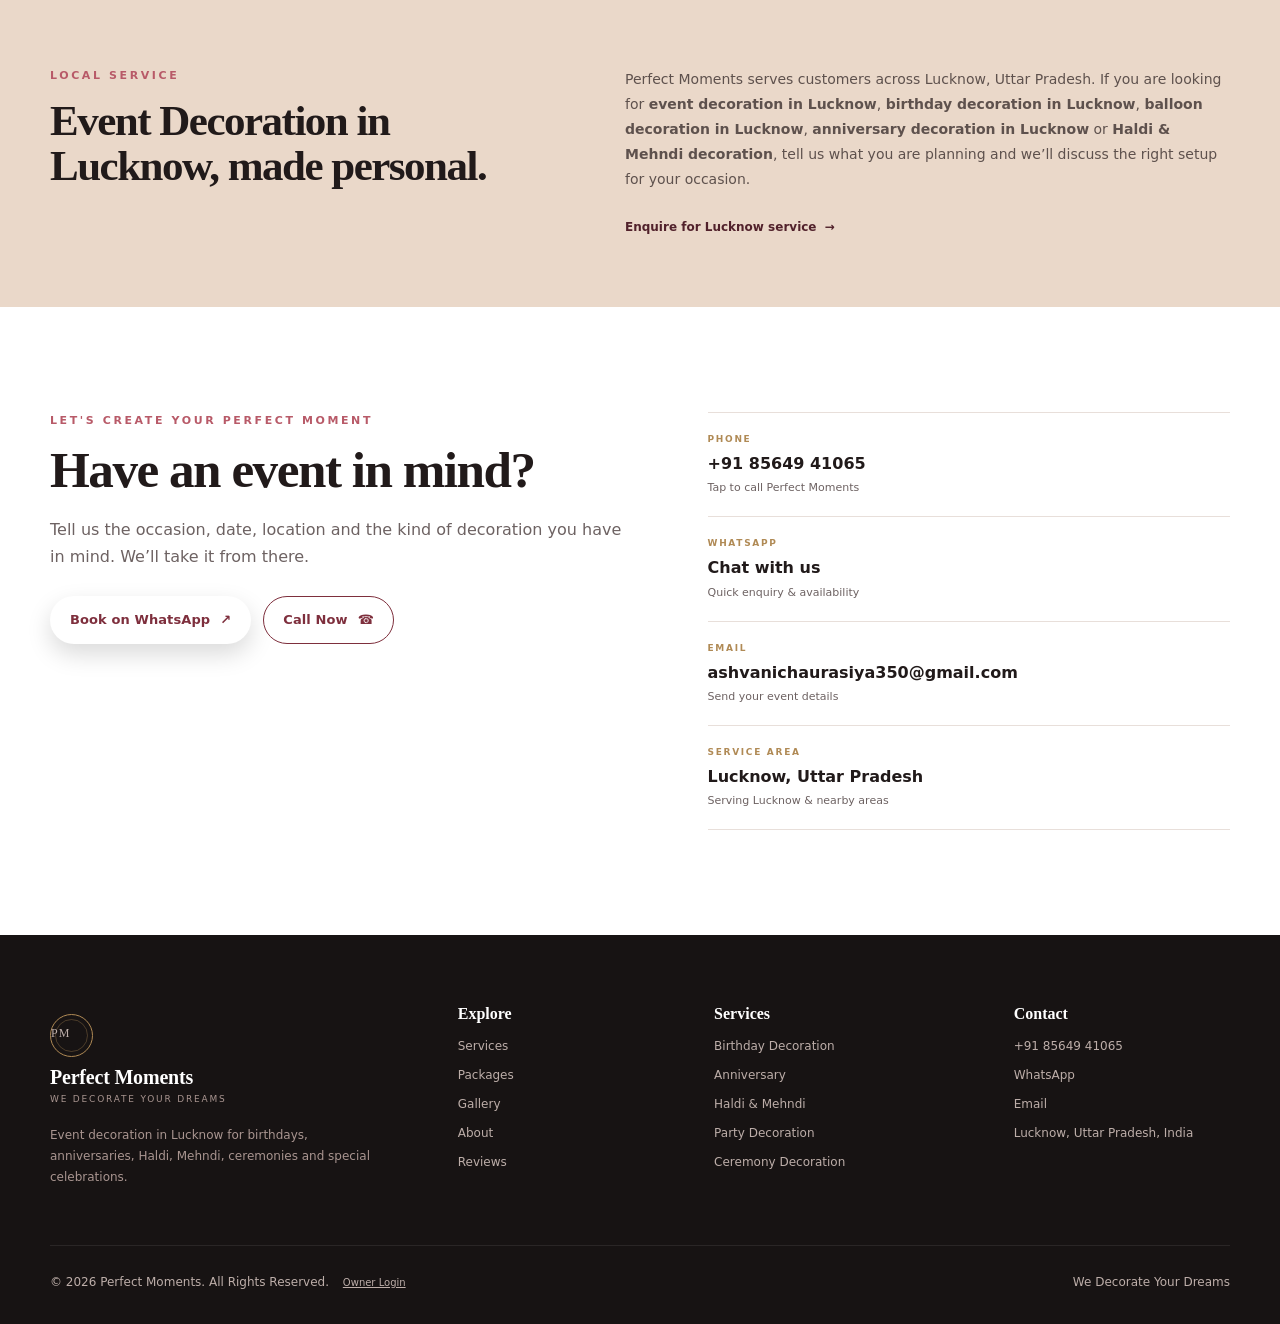
==== commit 2354ef10: "Add files via upload" ====
--- a/index.html
+++ b/index.html
@@ -1,228 +1,278 @@
-<!DOCTYPE html>
-<html lang="en">
+<!doctype html>
+<html lang="en-IN">
 <head>
-<meta charset="UTF-8">
-<meta name="viewport" content="width=device-width, initial-scale=1.0">
-
-<!-- ===== PRIMARY SEO ===== -->
-<title>Balloon & Birthday Decoration in Lucknow | Perfect Moments</title>
-<meta name="description" content="Perfect Moments Lucknow - Best balloon, birthday, anniversary, Haldi Mehndi & ceremony decoration service in Lucknow. Affordable prices, creative themes. Book on WhatsApp or Call now!">
-<meta name="keywords" content="balloon decoration Lucknow, birthday decoration Lucknow, anniversary decoration Lucknow, haldi mehndi decoration Lucknow, event decorator in Lucknow, ceremony decoration Lucknow, best decoration service Lucknow">
-<meta name="robots" content="index, follow, max-image-preview:large">
-<meta name="author" content="Perfect Moments Lucknow">
-<link rel="canonical" href="https://ashhh857.github.io/Perfect-moment/">
-
-<!-- ===== OPEN GRAPH (Facebook/WhatsApp share preview) ===== -->
-<meta property="og:type" content="website">
-<meta property="og:locale" content="en_IN">
-<meta property="og:title" content="Perfect Moments | Balloon & Event Decoration in Lucknow">
-<meta property="og:description" content="Creative balloon, birthday, anniversary, Haldi & Mehndi decoration in Lucknow. Book instantly on WhatsApp or Call.">
-<meta property="og:url" content="https://ashhh857.github.io/Perfect-moment/">
-<meta property="og:site_name" content="Perfect Moments Lucknow">
-<meta property="og:image" content="https://ashhh857.github.io/Perfect-moment/assets/hero.jpg">
-
-<!-- ===== TWITTER CARD ===== -->
-<meta name="twitter:card" content="summary_large_image">
-<meta name="twitter:title" content="Perfect Moments | Event Decoration in Lucknow">
-<meta name="twitter:description" content="Balloon, Birthday, Anniversary, Haldi Mehndi & Ceremony decoration in Lucknow. Book on WhatsApp!">
-<meta name="twitter:image" content="https://ashhh857.github.io/Perfect-moment/assets/hero.jpg">
-
-<!-- ===== GEO / LOCAL SEO TAGS ===== -->
-<meta name="geo.region" content="IN-UP">
-<meta name="geo.placename" content="Lucknow">
-<meta name="ICBM" content="26.8467, 80.9462">
-
-<link rel="stylesheet" href="style.css">
-
-<!-- ===== LOCAL BUSINESS + SERVICE SCHEMA (JSON-LD) ===== -->
-<script type="application/ld+json">
-{
-  "@context": "https://schema.org",
-  "@type": "LocalBusiness",
-  "@id": "https://ashhh857.github.io/Perfect-moment/#business",
-  "name": "Perfect Moments",
-  "alternateName": "Perfect Moments Lucknow",
-  "description": "Perfect Moments offers balloon decoration, birthday decoration, anniversary decoration, Haldi Mehndi decoration and ceremony decoration services in Lucknow, Uttar Pradesh.",
-  "image": "https://ashhh857.github.io/Perfect-moment/assets/hero.jpg",
-  "url": "https://ashhh857.github.io/Perfect-moment/",
-  "telephone": "+91-8564941065",
-  "email": "ashvanichaurasiya350@gmail.com",
-  "priceRange": "₹₹",
-  "address": {
-    "@type": "PostalAddress",
-    "addressLocality": "Lucknow",
-    "addressRegion": "Uttar Pradesh",
-    "addressCountry": "IN"
-  },
-  "areaServed": {
-    "@type": "City",
-    "name": "Lucknow"
-  },
-  "openingHoursSpecification": {
-    "@type": "OpeningHoursSpecification",
-    "dayOfWeek": ["Monday","Tuesday","Wednesday","Thursday","Friday","Saturday","Sunday"],
-    "opens": "09:00",
-    "closes": "21:00"
-  },
-  "sameAs": [
-    "https://wa.me/918564941065"
-  ],
-  "makesOffer": [
-    {
-      "@type": "Offer",
-      "itemOffered": {
-        "@type": "Service",
-        "name": "Balloon Decoration",
-        "areaServed": "Lucknow"
-      }
+  <meta charset="utf-8">
+  <meta name="viewport" content="width=device-width, initial-scale=1">
+  <meta name="theme-color" content="#171313">
+  <meta name="robots" content="index, follow, max-image-preview:large">
+  <meta name="author" content="Perfect Moments">
+  <title>Perfect Moments | Event Decoration & Event Planner in Lucknow</title>
+  <meta name="description" content="Perfect Moments provides event decoration and celebration services in Lucknow, including birthday, anniversary, Haldi, Mehndi, ceremony and balloon decoration. Contact us for a customized quote.">
+  <link rel="canonical" href="https://ashhh857.github.io/Perfect-moment/">
+  <link rel="icon" href="favicon.svg" type="image/svg+xml">
+
+  <meta property="og:type" content="website">
+  <meta property="og:locale" content="en_IN">
+  <meta property="og:title" content="Perfect Moments | Event Decoration & Event Planner in Lucknow">
+  <meta property="og:description" content="Beautiful, customized event decoration for birthdays, anniversaries, Haldi, Mehndi, ceremonies and special celebrations in Lucknow.">
+  <meta property="og:url" content="https://ashhh857.github.io/Perfect-moment/">
+  <meta property="og:site_name" content="Perfect Moments">
+  <meta property="og:image" content="https://ashhh857.github.io/Perfect-moment/assets/hero.webp">
+  <meta name="twitter:card" content="summary_large_image">
+  <meta name="twitter:title" content="Perfect Moments | Event Decoration in Lucknow">
+  <meta name="twitter:description" content="Customized event decoration in Lucknow for birthdays, anniversaries, Haldi, Mehndi, ceremonies and special celebrations.">
+  <meta name="twitter:image" content="https://ashhh857.github.io/Perfect-moment/assets/hero.webp">
+
+  <link rel="preload" as="image" href="assets/hero.webp" fetchpriority="high">
+  <link rel="stylesheet" href="style.css">
+
+  <script type="application/ld+json">
+  {
+    "@context":"https://schema.org",
+    "@type":"EventPlanner",
+    "@id":"https://ashhh857.github.io/Perfect-moment/#business",
+    "name":"Perfect Moments",
+    "description":"Event decoration and celebration services in Lucknow, including birthday, anniversary, balloon, Haldi, Mehndi and ceremony decoration.",
+    "url":"https://ashhh857.github.io/Perfect-moment/",
+    "telephone":"+918564941065",
+    "email":"ashvanichaurasiya350@gmail.com",
+    "areaServed":{
+      "@type":"City",
+      "name":"Lucknow",
+      "containedInPlace":{"@type":"State","name":"Uttar Pradesh"}
     },
-    {
-      "@type": "Offer",
-      "itemOffered": {
-        "@type": "Service",
-        "name": "Birthday Party Decoration",
-        "areaServed": "Lucknow"
-      }
-    },
-    {
-      "@type": "Offer",
-      "itemOffered": {
-        "@type": "Service",
-        "name": "Anniversary Decoration",
-        "areaServed": "Lucknow"
-      }
-    },
-    {
-      "@type": "Offer",
-      "itemOffered": {
-        "@type": "Service",
-        "name": "Haldi & Mehndi Decoration",
-        "areaServed": "Lucknow"
-      }
-    },
-    {
-      "@type": "Offer",
-      "itemOffered": {
-        "@type": "Service",
-        "name": "Ceremony Decoration",
-        "areaServed": "Lucknow"
-      }
-    }
-  ]
-}
-</script>
+    "serviceType":[
+      "Balloon Decoration",
+      "Birthday Party Decoration",
+      "Anniversary Decoration",
+      "Haldi & Mehndi Decoration",
+      "Ceremony Decoration"
+    ],
+    "sameAs":["https://wa.me/918564941065"]
+  }
+  </script>
 </head>
 <body>
-<header class="header">
-  <a class="brand" href="#home">
-    <span class="brand-icon">🎈</span>
-    <span><strong>Perfect Moments</strong><small>We Decorate Your Dreams</small></span>
-  </a>
-  <button class="menu" aria-label="Open menu">☰</button>
-  <nav>
-    <a href="#home">Home</a>
-    <a href="#about">About</a>
-    <a href="#services">Services</a>
-    <a href="#gallery">Gallery</a>
-    <a href="#contact">Contact</a>
-  </nav>
-  <a class="btn small" href="https://wa.me/918564941065?text=Hello%20Perfect%20Moments%2C%20I%20want%20to%20book%20decoration%20service." target="_blank" rel="noopener">Book Now 💬</a>
-</header>
-
-<main>
-<section id="home" class="hero">
-  <div class="hero-copy">
-    <p class="eyebrow">LUCKNOW'S TRUSTED CELEBRATION DECORATOR</p>
-    <h1>Best Balloon & Event Decoration in <span>Lucknow</span></h1>
-    <p>Perfect Moments brings beautiful, creative and memorable decoration for birthdays, anniversaries, Haldi, Mehndi and every special ceremony — all across Lucknow.</p>
-    <div class="actions">
-      <a class="btn" href="#services">Explore Services</a>
-      <a class="btn outline" href="https://wa.me/918564941065?text=Hello%20Perfect%20Moments%2C%20I%20want%20to%20book%20decoration%20service." target="_blank" rel="noopener">Book on WhatsApp</a>
+  <a class="skip-link" href="#main">Skip to content</a>
+
+  <header class="site-header" id="top">
+    <div class="nav-wrap">
+      <a class="brand" href="#home" aria-label="Perfect Moments home">
+        <span class="brand-mark" aria-hidden="true"><span>PM</span></span>
+        <span class="brand-copy"><strong>Perfect Moments</strong><small>We Decorate Your Dreams</small></span>
+      </a>
+
+      <button class="nav-toggle" type="button" aria-expanded="false" aria-controls="primary-nav" aria-label="Open navigation">
+        <span></span><span></span><span></span>
+      </button>
+
+      <nav class="primary-nav" id="primary-nav" aria-label="Primary navigation">
+        <a href="#home">Home</a>
+        <a href="#services">Services</a>
+        <a href="#packages">Packages</a>
+        <a href="#gallery">Gallery</a>
+        <a href="#about">About</a>
+        <a href="#reviews">Reviews</a>
+        <a href="#contact">Contact</a>
+        <a class="nav-book" href="https://wa.me/918564941065?text=Hello%20Perfect%20Moments!%20I%20would%20like%20to%20enquire%20about%20event%20decoration.%0A%0AEvent%20Type:%0AEvent%20Date:%0AEvent%20Location:%0AApproximate%20Budget:" target="_blank" rel="noopener noreferrer">Book Now</a>
+      </nav>
     </div>
+  </header>
+
+  <main id="main">
+    <section class="hero" id="home" aria-labelledby="hero-title">
+      <div class="hero-media" aria-hidden="true"></div>
+      <div class="hero-overlay"></div>
+      <div class="container hero-inner">
+        <div class="hero-content">
+          <p class="kicker">PERFECT MOMENTS · LUCKNOW</p>
+          <h1 id="hero-title">Professional Event Decoration <em>in Lucknow</em></h1>
+          <p class="hero-lead">Beautiful, customized and memorable decorations for birthdays, anniversaries, engagements, Haldi, Mehndi, ceremonies and special celebrations.</p>
+          <div class="hero-actions">
+            <a class="button button-primary" href="https://wa.me/918564941065?text=Hello%20Perfect%20Moments!%20I%20would%20like%20to%20enquire%20about%20event%20decoration.%0A%0AEvent%20Type:%0AEvent%20Date:%0AEvent%20Location:%0AApproximate%20Budget:" target="_blank" rel="noopener noreferrer"><span aria-hidden="true">↗</span> Book on WhatsApp</a>
+            <a class="button button-secondary" href="tel:+918564941065"><span aria-hidden="true">☎</span> Call Now</a>
+          </div>
+          <p class="hero-note"><span class="dot"></span> Serving Lucknow &amp; nearby areas</p>
+        </div>
+        <div class="hero-card" aria-label="Perfect Moments service highlights">
+          <span class="hero-card-label">FOR YOUR NEXT CELEBRATION</span>
+          <strong>Thoughtful details.<br>Beautiful settings.</strong>
+          <span class="hero-card-rule"></span>
+          <span>Tell us your occasion and we’ll discuss a decoration that fits your theme, venue and requirements.</span>
+        </div>
+      </div>
+    </section>
+
+    <section class="trust-strip" aria-label="Perfect Moments highlights">
+      <div class="container trust-grid">
+        <div><span class="trust-icon">01</span><div><strong>Customized concepts</strong><small>Built around your occasion</small></div></div>
+        <div><span class="trust-icon">02</span><div><strong>Creative decoration</strong><small>Thoughtful themes &amp; details</small></div></div>
+        <div><span class="trust-icon">03</span><div><strong>Personal service</strong><small>From enquiry to setup</small></div></div>
+        <div><span class="trust-icon">04</span><div><strong>Lucknow service area</strong><small>Home, party &amp; function venues</small></div></div>
+      </div>
+    </section>
+
+    <section class="section" id="services" aria-labelledby="services-title">
+      <div class="container">
+        <div class="section-heading">
+          <p class="kicker">WHAT WE DECORATE</p>
+          <h2 id="services-title">Decoration for moments worth remembering.</h2>
+          <p>Choose the occasion, share your idea and let’s shape the setting around it.</p>
+        </div>
+        <div class="service-grid">
+          <article class="service-card">
+            <div class="service-image"><img src="assets/birthday.webp" alt="Birthday balloon decoration style" loading="lazy" width="188" height="166"><span class="service-number">01</span></div>
+            <div class="service-body"><p class="service-type">CELEBRATIONS</p><h3>Birthday Decoration</h3><p>Balloon-led and themed decoration for birthday celebrations at home or a chosen venue.</p><a class="text-link" href="https://wa.me/918564941065?text=Hello%20Perfect%20Moments!%20I%20am%20interested%20in%20Birthday%20Decoration.%20Please%20share%20options." target="_blank" rel="noopener noreferrer">Get a quote <span>→</span></a></div>
+          </article>
+          <article class="service-card">
+            <div class="service-image"><img src="assets/anniversary.webp" alt="Anniversary decoration style" loading="lazy" width="190" height="166"><span class="service-number">02</span></div>
+            <div class="service-body"><p class="service-type">SPECIAL OCCASIONS</p><h3>Anniversary Decoration</h3><p>Warm, romantic setups designed to make an anniversary celebration feel personal.</p><a class="text-link" href="https://wa.me/918564941065?text=Hello%20Perfect%20Moments!%20I%20am%20interested%20in%20Anniversary%20Decoration.%20Please%20share%20options." target="_blank" rel="noopener noreferrer">Get a quote <span>→</span></a></div>
+          </article>
+          <article class="service-card">
+            <div class="service-image"><img src="assets/haldi.webp" alt="Haldi and Mehndi decoration style" loading="lazy" width="190" height="166"><span class="service-number">03</span></div>
+            <div class="service-body"><p class="service-type">WEDDING FUNCTIONS</p><h3>Haldi &amp; Mehndi</h3><p>Colourful, traditional-inspired decoration for Haldi, Mehndi and intimate wedding functions.</p><a class="text-link" href="https://wa.me/918564941065?text=Hello%20Perfect%20Moments!%20I%20am%20interested%20in%20Haldi%20or%20Mehndi%20Decoration.%20Please%20share%20options." target="_blank" rel="noopener noreferrer">Get a quote <span>→</span></a></div>
+          </article>
+          <article class="service-card">
+            <div class="service-image"><img src="assets/birthday2.webp" alt="Birthday party decoration style" loading="lazy" width="190" height="166"><span class="service-number">04</span></div>
+            <div class="service-body"><p class="service-type">PARTIES</p><h3>Party Decoration</h3><p>Coordinated backdrops, balloons and decorative details for family and private parties.</p><a class="text-link" href="https://wa.me/918564941065?text=Hello%20Perfect%20Moments!%20I%20am%20interested%20in%20Party%20Decoration.%20Please%20share%20options." target="_blank" rel="noopener noreferrer">Get a quote <span>→</span></a></div>
+          </article>
+          <article class="service-card">
+            <div class="service-image"><img src="assets/ceremony.webp" alt="Ceremony decoration style" loading="lazy" width="192" height="166"><span class="service-number">05</span></div>
+            <div class="service-body"><p class="service-type">FUNCTIONS</p><h3>Ceremony Decoration</h3><p>Beautiful setups for ceremonies, family functions and other special celebrations.</p><a class="text-link" href="https://wa.me/918564941065?text=Hello%20Perfect%20Moments!%20I%20am%20interested%20in%20Ceremony%20Decoration.%20Please%20share%20options." target="_blank" rel="noopener noreferrer">Get a quote <span>→</span></a></div>
+          </article>
+        </div>
+      </div>
+    </section>
+
+    <section class="quote-band" aria-label="Custom event quote">
+      <div class="container quote-band-inner">
+        <div><p class="kicker">NO ONE-SIZE-FITS-ALL</p><h2>Your event, your theme, your way.</h2><p>Every setup can be discussed around your occasion, venue, preferred look and requirements.</p></div>
+        <a class="button button-light" href="https://wa.me/918564941065?text=Hello%20Perfect%20Moments!%20I%20would%20like%20a%20custom%20quote.%0A%0AEvent%20Type:%0AEvent%20Date:%0AEvent%20Location:%0AApproximate%20Budget:" target="_blank" rel="noopener noreferrer">Get Custom Quote <span>↗</span></a>
+      </div>
+    </section>
+
+    <section class="section section-soft" id="packages" aria-labelledby="packages-title">
+      <div class="container">
+        <div class="section-heading compact">
+          <p class="kicker">PACKAGES</p>
+          <h2 id="packages-title">A starting point, not a fixed box.</h2>
+          <p>We keep pricing flexible because decoration depends on your theme, venue, scale and requirements.</p>
+        </div>
+        <div class="package-grid">
+          <article class="package-card"><span class="package-label">ESSENTIAL</span><h3>Basic Package</h3><p class="package-price">Starting Price <b>—</b> Contact for Quote</p><p>A simple, well-finished setup for a special celebration.</p><a class="text-link" href="https://wa.me/918564941065?text=Hello%20Perfect%20Moments!%20Please%20share%20your%20Basic%20Decoration%20Package%20options." target="_blank" rel="noopener noreferrer">Ask for details →</a></article>
+          <article class="package-card featured"><span class="package-label">POPULAR CHOICE</span><h3>Standard Package</h3><p class="package-price">Customized Package <b>—</b> Contact for Quote</p><p>A balanced decoration plan tailored to the occasion and space.</p><a class="text-link" href="https://wa.me/918564941065?text=Hello%20Perfect%20Moments!%20Please%20share%20your%20Standard%20Decoration%20Package%20options." target="_blank" rel="noopener noreferrer">Ask for details →</a></article>
+          <article class="package-card"><span class="package-label">BESPOKE</span><h3>Premium Package</h3><p class="package-price">Custom Event Setup <b>—</b> Contact for Quote</p><p>A more detailed setup shaped around your theme, venue and requirements.</p><a class="text-link" href="https://wa.me/918564941065?text=Hello%20Perfect%20Moments!%20Please%20share%20your%20Premium%20Decoration%20Package%20options." target="_blank" rel="noopener noreferrer">Ask for details →</a></article>
+        </div>
+        <p class="package-note">Every event is customized according to your theme, venue and requirements.</p>
+      </div>
+    </section>
+
+    <section class="section gallery-section" id="gallery" aria-labelledby="gallery-title">
+      <div class="container">
+        <div class="gallery-head">
+          <div class="section-heading left"><p class="kicker">DECORATION STYLE</p><h2 id="gallery-title">A glimpse of the looks we can create.</h2><p>These are sample decoration styles from the current design collection. We do not present them as customer work.</p></div>
+          <span class="gallery-note">Tap any image to view it larger</span>
+        </div>
+        <div class="gallery-grid" data-lightbox-gallery>
+          <button class="gallery-item gallery-wide" type="button" data-full="assets/hero.webp" data-caption="Sample anniversary & balloon decoration style"><img src="assets/hero.webp" alt="Sample anniversary and balloon decoration style" loading="lazy" width="664" height="383"><span>Anniversary &amp; balloon style</span></button>
+          <button class="gallery-item" type="button" data-full="assets/birthday_large.webp" data-caption="Sample birthday decoration style"><img src="assets/birthday_large.webp" alt="Sample birthday decoration style" loading="lazy" width="158" height="124"><span>Birthday style</span></button>
+          <button class="gallery-item" type="button" data-full="assets/haldi.webp" data-caption="Sample Haldi & Mehndi decoration style"><img src="assets/haldi.webp" alt="Sample Haldi and Mehndi decoration style" loading="lazy" width="190" height="166"><span>Haldi &amp; Mehndi style</span></button>
+          <button class="gallery-item gallery-tall" type="button" data-full="assets/ceremony_large.webp" data-caption="Sample ceremony decoration style"><img src="assets/ceremony_large.webp" alt="Sample ceremony decoration style" loading="lazy" width="291" height="297"><span>Ceremony style</span></button>
+          <button class="gallery-item" type="button" data-full="assets/birthday2.webp" data-caption="Sample party decoration style"><img src="assets/birthday2.webp" alt="Sample party decoration style" loading="lazy" width="190" height="166"><span>Party style</span></button>
+          <button class="gallery-item" type="button" data-full="assets/anniversary_large.webp" data-caption="Sample anniversary decoration style"><img src="assets/anniversary_large.webp" alt="Sample anniversary decoration style" loading="lazy" width="158" height="170"><span>Anniversary style</span></button>
+        </div>
+        <div class="gallery-cta"><p>Have your own decoration photos? We can replace these sample visuals with your real work as your portfolio grows.</p><a class="button button-dark" href="https://wa.me/918564941065?text=Hello%20Perfect%20Moments!%20I%20would%20like%20to%20discuss%20my%20decoration%20requirement." target="_blank" rel="noopener noreferrer">Check Availability <span>↗</span></a></div>
+      </div>
+    </section>
+
+    <section class="section split-section" aria-labelledby="why-title">
+      <div class="container split-grid">
+        <div class="split-copy">
+          <p class="kicker">WHY PERFECT MOMENTS</p>
+          <h2 id="why-title">The details are what make a celebration feel like yours.</h2>
+          <p>We focus on understanding the occasion first, then shaping the decoration around the space, theme and mood you want.</p>
+          <ul class="check-list">
+            <li><span>✓</span><div><strong>Customized decoration concepts</strong><small>Planned around your occasion and requirements.</small></div></li>
+            <li><span>✓</span><div><strong>Creative themes &amp; arrangements</strong><small>Thoughtful combinations of colour, balloons and décor.</small></div></li>
+            <li><span>✓</span><div><strong>Personalized service</strong><small>A direct conversation about what you need.</small></div></li>
+            <li><span>✓</span><div><strong>Lucknow &amp; nearby areas</strong><small>Decoration service for homes, parties and functions.</small></div></li>
+          </ul>
+        </div>
+        <div class="feature-visual">
+          <div class="feature-main"><img src="assets/ceremony_large.webp" alt="Sample ceremony decoration style" loading="lazy" width="291" height="297"><span>01 / detail</span></div>
+          <div class="feature-side"><img src="assets/birthday_large.webp" alt="Sample birthday decoration style" loading="lazy" width="158" height="124"><img src="assets/anniversary_large.webp" alt="Sample anniversary decoration style" loading="lazy" width="158" height="170"></div>
+        </div>
+      </div>
+    </section>
+
+    <section class="process-section" aria-labelledby="process-title">
+      <div class="container">
+        <div class="section-heading compact light-heading"><p class="kicker">HOW IT WORKS</p><h2 id="process-title">From idea to perfect moment.</h2></div>
+        <div class="process-grid">
+          <div class="process-step"><span>01</span><h3>Tell us about your event</h3><p>Share the occasion, date and location.</p></div>
+          <div class="process-step"><span>02</span><h3>Discuss your requirements</h3><p>Talk through your theme, space and preferences.</p></div>
+          <div class="process-step"><span>03</span><h3>Choose your decoration</h3><p>Settle on a style and a customized quote.</p></div>
+          <div class="process-step"><span>04</span><h3>We create your moment</h3><p>Bring the agreed decoration plan to life.</p></div>
+        </div>
+      </div>
+    </section>
+
+    <section class="section reviews-section" id="reviews" aria-labelledby="reviews-title">
+      <div class="container reviews-inner">
+        <div class="section-heading compact left"><p class="kicker">CUSTOMER REVIEWS</p><h2 id="reviews-title">Real experiences matter.</h2><p>We’ll add verified customer feedback here as genuine reviews come in.</p></div>
+        <div class="review-placeholder"><div class="quote-mark" aria-hidden="true">“</div><p>Reviews coming soon.</p><small>We never publish made-up testimonials. Your real experience deserves to be heard in your own words.</small><a class="button button-dark" href="https://wa.me/918564941065?text=Hello%20Perfect%20Moments!%20I%20would%20like%20to%20share%20feedback%20about%20my%20decoration%20experience." target="_blank" rel="noopener noreferrer">Share Your Experience</a></div>
+      </div>
+    </section>
+
+    <section class="section about-section" id="about" aria-labelledby="about-title">
+      <div class="container about-grid">
+        <div class="about-image"><img src="assets/ceremony_large.webp" alt="Sample event decoration style" loading="lazy" width="291" height="297"><div class="about-caption"><span>PERFECT MOMENTS</span><strong>We Decorate Your Dreams</strong></div></div>
+        <div class="about-copy"><p class="kicker">ABOUT PERFECT MOMENTS</p><h2 id="about-title">Beautiful settings for the celebrations you care about.</h2><p>Perfect Moments is an event decoration and planning service based in Lucknow. We create attractive, customized decoration setups for birthdays, anniversaries, Haldi, Mehndi, ceremonies, parties and other special celebrations.</p><p>The idea is simple: understand what you are celebrating, listen to what you want, and create a setting that feels right for the occasion.</p><a class="button button-dark" href="https://wa.me/918564941065?text=Hello%20Perfect%20Moments!%20I%20would%20like%20to%20discuss%20my%20event." target="_blank" rel="noopener noreferrer">Talk About Your Event <span>↗</span></a></div>
+      </div>
+    </section>
+
+    <section class="local-section" aria-labelledby="local-title">
+      <div class="container local-grid">
+        <div><p class="kicker">LOCAL SERVICE</p><h2 id="local-title">Event Decoration in Lucknow, made personal.</h2></div>
+        <div><p>Perfect Moments serves customers across Lucknow, Uttar Pradesh. If you are looking for <strong>event decoration in Lucknow</strong>, <strong>birthday decoration in Lucknow</strong>, <strong>balloon decoration in Lucknow</strong>, <strong>anniversary decoration in Lucknow</strong> or <strong>Haldi &amp; Mehndi decoration</strong>, tell us what you are planning and we’ll discuss the right setup for your occasion.</p><a class="text-link light-link" href="https://wa.me/918564941065?text=Hello%20Perfect%20Moments!%20I%20am%20planning%20an%20event%20in%20Lucknow.%20Please%20share%20your%20decoration%20options." target="_blank" rel="noopener noreferrer">Enquire for Lucknow service <span>→</span></a></div>
+      </div>
+    </section>
+
+    <section class="section contact-section" id="contact" aria-labelledby="contact-title">
+      <div class="container contact-grid-main">
+        <div class="contact-intro"><p class="kicker">LET'S CREATE YOUR PERFECT MOMENT</p><h2 id="contact-title">Have an event in mind?</h2><p>Tell us the occasion, date, location and the kind of decoration you have in mind. We’ll take it from there.</p><div class="contact-actions"><a class="button button-primary" href="https://wa.me/918564941065?text=Hello%20Perfect%20Moments!%20I%20would%20like%20to%20enquire%20about%20event%20decoration.%0A%0AEvent%20Type:%0AEvent%20Date:%0AEvent%20Location:%0AApproximate%20Budget:" target="_blank" rel="noopener noreferrer">Book on WhatsApp <span>↗</span></a><a class="button button-secondary dark-outline" href="tel:+918564941065">Call Now <span>☎</span></a></div></div>
+        <div class="contact-details">
+          <a href="tel:+918564941065"><span class="contact-label">PHONE</span><strong>+91 85649 41065</strong><small>Tap to call Perfect Moments</small></a>
+          <a href="https://wa.me/918564941065" target="_blank" rel="noopener noreferrer"><span class="contact-label">WHATSAPP</span><strong>Chat with us</strong><small>Quick enquiry &amp; availability</small></a>
+          <a href="mailto:ashvanichaurasiya350@gmail.com"><span class="contact-label">EMAIL</span><strong>ashvanichaurasiya350@gmail.com</strong><small>Send your event details</small></a>
+          <div><span class="contact-label">SERVICE AREA</span><strong>Lucknow, Uttar Pradesh</strong><small>Serving Lucknow &amp; nearby areas</small></div>
+        </div>
+      </div>
+    </section>
+  </main>
+
+  <footer class="site-footer">
+    <div class="container footer-grid">
+      <div class="footer-brand"><a class="brand" href="#home"><span class="brand-mark" aria-hidden="true"><span>PM</span></span><span class="brand-copy"><strong>Perfect Moments</strong><small>We Decorate Your Dreams</small></span></a><p>Event decoration in Lucknow for birthdays, anniversaries, Haldi, Mehndi, ceremonies and special celebrations.</p></div>
+      <div><h3>Explore</h3><a href="#services">Services</a><a href="#packages">Packages</a><a href="#gallery">Gallery</a><a href="#about">About</a><a href="#reviews">Reviews</a></div>
+      <div><h3>Services</h3><a href="#services">Birthday Decoration</a><a href="#services">Anniversary</a><a href="#services">Haldi &amp; Mehndi</a><a href="#services">Party Decoration</a><a href="#services">Ceremony Decoration</a></div>
+      <div><h3>Contact</h3><a href="tel:+918564941065">+91 85649 41065</a><a href="https://wa.me/918564941065" target="_blank" rel="noopener noreferrer">WhatsApp</a><a href="mailto:ashvanichaurasiya350@gmail.com">Email</a><span>Lucknow, Uttar Pradesh, India</span></div>
+    </div>
+    <div class="container footer-bottom"><span>© 2026 Perfect Moments. All Rights Reserved. <a class="owner-link" href="admin.html" rel="nofollow">Owner Login</a></span><span>We Decorate Your Dreams</span></div>
+  </footer>
+
+  <div class="mobile-bar" aria-label="Quick contact actions">
+    <a class="mobile-whatsapp" href="https://wa.me/918564941065?text=Hello%20Perfect%20Moments!%20I%20would%20like%20to%20enquire%20about%20event%20decoration.%0A%0AEvent%20Type:%0AEvent%20Date:%0AEvent%20Location:%0AApproximate%20Budget:" target="_blank" rel="noopener noreferrer"><span aria-hidden="true">◔</span> WhatsApp</a>
+    <a class="mobile-call" href="tel:+918564941065"><span aria-hidden="true">☎</span> Call</a>
   </div>
-</section>
-
-<section id="services" class="section">
-  <div class="heading"><p class="eyebrow">OUR SERVICES</p><h2>Decoration Services in Lucknow For Every Celebration</h2><p>Choose your occasion and let Perfect Moments make it unforgettable.</p></div>
-  <div class="cards">
-    <article class="card"><img src="assets/birthday.jpg" alt="Balloon decoration in Lucknow by Perfect Moments" width="188" height="166" loading="lazy"><div><span class="round">🎈</span><h3>Balloon Decoration in Lucknow</h3><p>Creative balloon setups for birthdays, parties and special occasions across Lucknow.</p><a href="https://wa.me/918564941065?text=I%20am%20interested%20in%20Balloon%20Decoration." target="_blank" rel="noopener">Book Now →</a></div></article>
-    <article class="card"><img src="assets/anniversary.jpg" alt="Anniversary decoration setup in Lucknow" width="190" height="166" loading="lazy"><div><span class="round">❤️</span><h3>Anniversary Decoration Lucknow</h3><p>Romantic and elegant setups to make your special day even more memorable.</p><a href="https://wa.me/918564941065?text=I%20am%20interested%20in%20Anniversary%20Decoration." target="_blank" rel="noopener">Book Now →</a></div></article>
-    <article class="card"><img src="assets/haldi.jpg" alt="Haldi and Mehndi function decoration in Lucknow" width="190" height="166" loading="lazy"><div><span class="round">🌼</span><h3>Haldi & Mehndi Decoration Lucknow</h3><p>Colorful and traditional decoration for a beautiful wedding celebration.</p><a href="https://wa.me/918564941065?text=I%20am%20interested%20in%20Haldi%20and%20Mehndi%20Decoration." target="_blank" rel="noopener">Book Now →</a></div></article>
-    <article class="card"><img src="assets/birthday2.jpg" alt="Birthday party theme decoration in Lucknow" width="190" height="166" loading="lazy"><div><span class="round">🎂</span><h3>Birthday Party Decoration Lucknow</h3><p>Themed party decoration for kids and adults, designed with perfection.</p><a href="https://wa.me/918564941065?text=I%20am%20interested%20in%20Birthday%20Party%20Decoration." target="_blank" rel="noopener">Book Now →</a></div></article>
-    <article class="card"><img src="assets/ceremony.jpg" alt="Ceremony and function decoration in Lucknow" width="192" height="166" loading="lazy"><div><span class="round">✨</span><h3>Ceremony Decoration Lucknow</h3><p>Beautiful setups and designs for ceremonies, functions and family events.</p><a href="https://wa.me/918564941065?text=I%20am%20interested%20in%20Ceremony%20Decoration." target="_blank" rel="noopener">Book Now →</a></div></article>
+
+  <div class="lightbox" id="lightbox" hidden role="dialog" aria-modal="true" aria-label="Gallery image viewer">
+    <button class="lightbox-close" type="button" aria-label="Close image viewer">×</button>
+    <figure><img src="" alt=""><figcaption></figcaption></figure>
   </div>
-</section>
-
-<section class="section local-seo"><div class="container">
-<p class="eyebrow">LOCAL DECORATION SERVICE</p>
-<h2>Birthday & Party Decoration in Lucknow</h2>
-<p>Perfect Moments offers birthday party decoration, balloon decoration, anniversary room decoration, Haldi and Mehndi decoration, ceremony decoration and event decoration across Lucknow. We create customized decoration setups for homes, parties, family functions and special celebrations.</p>
-</div></section>
-
-<section id="about" class="about section">
-  <div class="about-text">
-    <p class="eyebrow">ABOUT PERFECT MOMENTS</p>
-    <h2>Lucknow's Decoration Team That Decorates Your Dreams</h2>
-    <p>At Perfect Moments, we believe every celebration in Lucknow deserves a beautiful setting. We turn your ideas into attractive decorations with creativity, care and attention to detail.</p>
-    <ul>
-      <li>✓ Creative & unique decoration ideas</li>
-      <li>✓ Beautiful themes and balloon arrangements</li>
-      <li>✓ Professional & friendly service in Lucknow</li>
-      <li>✓ Decoration for small and large celebrations</li>
-    </ul>
-    <a class="btn" href="tel:+918564941065">Call for Booking</a>
-  </div>
-  <div class="photo-grid">
-    <img class="big" src="assets/ceremony_large.jpg" alt="Event ceremony decoration in Lucknow" width="291" height="297" loading="lazy">
-    <img src="assets/birthday_large.jpg" alt="Birthday decoration setup in Lucknow" width="158" height="124" loading="lazy">
-    <img src="assets/anniversary_large.jpg" alt="Anniversary decoration setup in Lucknow" width="158" height="170" loading="lazy">
-  </div>
-</section>
-
-<section id="gallery" class="section gallery">
-  <div class="heading"><p class="eyebrow">OUR WORK</p><h2>Decoration Gallery - Perfect Moments Lucknow</h2><p>Some sample decoration styles from our design collection.</p></div>
-  <div class="gallery-grid">
-    <img src="assets/hero.jpg" alt="Anniversary balloon arch decoration Lucknow" width="664" height="383" loading="lazy">
-    <img src="assets/birthday.jpg" alt="Birthday balloon setup in Lucknow" width="188" height="166" loading="lazy">
-    <img src="assets/haldi.jpg" alt="Haldi decoration design Lucknow" width="190" height="166" loading="lazy">
-    <img src="assets/ceremony_large.jpg" alt="Ceremony setup decoration Lucknow" width="291" height="297" loading="lazy">
-    <img src="assets/birthday_large.jpg" alt="Birthday setup decoration Lucknow" width="158" height="124" loading="lazy">
-    <img src="assets/anniversary_large.jpg" alt="Romantic anniversary setup Lucknow" width="158" height="170" loading="lazy">
-  </div>
-</section>
-
-<section class="cta">
-  <div><p class="eyebrow">READY TO CELEBRATE?</p><h2>Let's Make Your Lucknow Event Special!</h2><p>Tell us your occasion, date and decoration idea.</p></div>
-  <a class="btn light" href="https://wa.me/918564941065?text=Hello%20Perfect%20Moments%2C%20I%20want%20to%20discuss%20my%20decoration%20requirement." target="_blank" rel="noopener">WhatsApp Us 💬</a>
-</section>
-
-<section id="contact" class="contact section">
-  <div class="heading"><p class="eyebrow">CONTACT US</p><h2>Book Your Decoration in Lucknow</h2><p>Serving customers in Lucknow, Uttar Pradesh.</p></div>
-  <div class="contact-grid">
-    <a class="contact-box" href="tel:+918564941065"><span>📞</span><div><strong>Call Us</strong><br>+91 85649 41065</div></a>
-    <a class="contact-box" href="https://wa.me/918564941065" target="_blank" rel="noopener"><span>💬</span><div><strong>WhatsApp</strong><br>Chat with us</div></a>
-    <a class="contact-box" href="mailto:ashvanichaurasiya350@gmail.com"><span>✉️</span><div><strong>Email</strong><br>ashvanichaurasiya350@gmail.com</div></a>
-    <div class="contact-box"><span>📍</span><div><strong>Service Area</strong><br>Lucknow, Uttar Pradesh</div></div>
-  </div>
-</section>
-</main>
-
-<footer>
-  <div class="footer-inner">
-    <div><div class="brand footer-brand"><span class="brand-icon">🎈</span><span><strong>Perfect Moments</strong><small>We Decorate Your Dreams</small></span></div><p>Beautiful decoration services in Lucknow for your most important celebrations.</p></div>
-    <div><h4>Services</h4><a href="#services">Balloon Decoration</a><a href="#services">Anniversary</a><a href="#services">Haldi & Mehndi</a><a href="#services">Birthday Party</a><a href="#services">Ceremony</a></div>
-    <div><h4>Quick Links</h4><a href="#home">Home</a><a href="#about">About</a><a href="#gallery">Gallery</a><a href="#contact">Contact</a></div>
-    <div><h4>Contact</h4><a href="tel:+918564941065">+91 85649 41065</a><a href="mailto:ashvanichaurasiya350@gmail.com">Email Us</a><span>Lucknow, UP</span></div>
-  </div>
-  <div class="copyright">© 2026 Perfect Moments Lucknow. All Rights Reserved.</div>
-</footer>
-
-<!-- Floating sticky Call + WhatsApp buttons (mobile SEO / UX) -->
-<div class="float-cta">
-  <a href="tel:+918564941065" class="float-btn call" aria-label="Call Perfect Moments">📞</a>
-  <a href="https://wa.me/918564941065?text=Hello%20Perfect%20Moments%2C%20I%20want%20to%20book%20decoration%20service." target="_blank" rel="noopener" class="float-btn whatsapp" aria-label="WhatsApp Perfect Moments">💬</a>
-</div>
-
-<script src="script.js" defer></script>
+
+  <script src="script.js" defer></script>
+  <script type="module" src="gallery-live.js"></script>
+
 </body>
 </html>
--- a/style.css
+++ b/style.css
@@ -1 +1,55 @@
-*{box-sizing:border-box}html{scroll-behavior:smooth}body{margin:0;font-family:Arial,Helvetica,sans-serif;color:#321522;background:#fff}a{text-decoration:none;color:inherit}.header{height:76px;display:flex;align-items:center;gap:28px;padding:0 5%;position:sticky;top:0;background:#fff;z-index:10;box-shadow:0 2px 16px #00000010}.brand{display:flex;align-items:center;gap:10px;margin-right:auto}.brand-icon{font-size:34px}.brand strong{display:block;font-family:Georgia,serif;font-size:23px;color:#9d2449}.brand small{display:block;font-size:10px;letter-spacing:.5px}.header nav{display:flex;gap:25px;font-size:14px}.header nav a:hover{color:#c52d58}.btn{display:inline-block;background:#a91f49;color:#fff;padding:13px 23px;border-radius:8px;font-weight:700;border:1px solid #a91f49}.btn:hover{transform:translateY(-1px)}.btn.outline{background:#fff;color:#a91f49}.btn.small{padding:10px 17px;border-radius:25px}.menu{display:none;border:0;background:none;font-size:25px}.hero{min-height:470px;background:linear-gradient(90deg,#fff4f6 0%,#fff8f9aa 38%,#0000 60%),url("assets/hero.jpg") center/cover;display:flex;align-items:center;padding:65px 7%}.hero-copy{max-width:540px}.eyebrow{color:#c72e58;font-size:12px;font-weight:800;letter-spacing:2px;margin:0 0 12px}.hero h1{font:700 48px/1.08 Georgia,serif;margin:0 0 18px}.hero h1 span{display:block;color:#c72e58}.hero p:not(.eyebrow){font-size:17px;line-height:1.65;color:#4e4145}.actions{display:flex;gap:14px;margin-top:25px}.section{padding:75px 5%}.heading{text-align:center;max-width:700px;margin:0 auto 38px}.heading h2,.about h2,.cta h2{font:700 36px Georgia,serif;margin:0 0 12px}.heading>p:last-child{color:#6e6065}.cards{display:grid;grid-template-columns:repeat(5,1fr);gap:14px}.card{border:1px solid #eee;border-radius:13px;overflow:hidden;background:#fff;box-shadow:0 4px 15px #00000012}.card img{width:100%;height:170px;object-fit:cover}.card>div{padding:18px;text-align:center}.round{display:inline-grid;place-items:center;width:45px;height:45px;border-radius:50%;background:#e43b6a;color:#fff;margin-top:-38px;position:relative;border:4px solid #fff;font-size:21px}.card h3{font:700 18px Georgia,serif;margin:10px 0}.card p{font-size:13px;line-height:1.55;color:#665b60;min-height:62px}.card a{color:#d02e5b;font-weight:700;font-size:13px}.about{display:grid;grid-template-columns:1fr 1fr;gap:55px;align-items:center;background:#fffafa}.about-text p:not(.eyebrow){line-height:1.7;color:#5e5257}.about ul{padding:0;list-style:none;line-height:2.2;font-weight:600}.photo-grid{display:grid;grid-template-columns:2fr 1fr;grid-template-rows:1fr 1fr;gap:10px;height:430px}.photo-grid img{width:100%;height:100%;object-fit:cover;border-radius:12px}.photo-grid .big{grid-row:1/3}.gallery{background:#faf7f8}.gallery-grid{display:grid;grid-template-columns:repeat(3,1fr);gap:15px;max-width:1100px;margin:auto}.gallery-grid img{width:100%;height:240px;object-fit:cover;border-radius:12px}.cta{padding:42px 8%;background:#a91f49;color:#fff;display:flex;align-items:center;justify-content:space-between;gap:25px}.cta .eyebrow{color:#ffd1dc}.cta h2{margin:0}.cta p{margin:8px 0 0}.btn.light{background:#fff;color:#a91f49;border-color:#fff}.contact-grid{max-width:1000px;margin:auto;display:grid;grid-template-columns:repeat(4,1fr);gap:14px}.contact-box{padding:25px;border:1px solid #eee;border-radius:12px;background:#fff;display:flex;gap:14px;align-items:flex-start;line-height:1.6}.contact-box span{font-size:25px}.contact-box strong{color:#9d2449}footer{background:#2b101b;color:#fff;padding:55px 5% 18px}.footer-inner{display:grid;grid-template-columns:2fr 1fr 1fr 1fr;gap:35px;max-width:1200px;margin:auto}.footer-brand strong{color:#fff}.footer-inner h4{margin-top:0}.footer-inner a,.footer-inner span{display:block;color:#dccdd2;font-size:14px;margin:10px 0}.footer-inner p{color:#cdbdc3;line-height:1.6;max-width:300px}.copyright{border-top:1px solid #ffffff20;margin-top:35px;padding-top:16px;text-align:center;color:#bfaeb5;font-size:12px}@media(max-width:950px){.cards{grid-template-columns:repeat(2,1fr)}.contact-grid{grid-template-columns:repeat(2,1fr)}.header nav{display:none}.menu{display:block;order:2}.header .btn{order:3}.hero h1{font-size:40px}.about{grid-template-columns:1fr}.gallery-grid{grid-template-columns:repeat(2,1fr)}}@media(max-width:600px){.header{padding:0 4%;gap:10px}.brand strong{font-size:18px}.brand small{font-size:8px}.brand-icon{font-size:28px}.header .btn{font-size:11px;padding:9px 11px}.hero{min-height:520px;padding:45px 6%;background:linear-gradient(180deg,#fff7f8e8 0%,#fff7f8bb 48%,#0000),url("assets/hero.jpg") center/cover}.hero h1{font-size:38px}.actions{flex-direction:column}.section{padding:55px 5%}.cards,.gallery-grid,.contact-grid{grid-template-columns:1fr}.photo-grid{height:450px}.cta{flex-direction:column;align-items:flex-start}.footer-inner{grid-template-columns:1fr 1fr}.heading h2,.about h2,.cta h2{font-size:29px}}+:root{
+  --ink:#211a1a;
+  --muted:#6d6262;
+  --paper:#fbf8f5;
+  --white:#fff;
+  --line:#e8dfda;
+  --wine:#7e2f3d;
+  --wine-dark:#51212b;
+  --rose:#b85a68;
+  --sand:#ead8c9;
+  --gold:#b08a55;
+  --green:#176b4a;
+  --shadow:0 18px 50px rgba(47,31,27,.08);
+  --radius:20px;
+  --max:1180px;
+}
+*{box-sizing:border-box}
+html{scroll-behavior:smooth;scroll-padding-top:92px}
+body{margin:0;background:var(--paper);color:var(--ink);font-family:Inter,ui-sans-serif,system-ui,-apple-system,BlinkMacSystemFont,"Segoe UI",sans-serif;font-size:16px;line-height:1.65;-webkit-font-smoothing:antialiased}
+body.no-scroll{overflow:hidden}
+img{display:block;max-width:100%}
+a{color:inherit;text-decoration:none}
+button{font:inherit}
+.container{width:min(calc(100% - 40px),var(--max));margin-inline:auto}
+.skip-link{position:fixed;left:14px;top:-80px;background:var(--ink);color:#fff;padding:10px 14px;border-radius:8px;z-index:2000}.skip-link:focus{top:14px}
+.site-header{position:sticky;top:0;z-index:1000;background:rgba(251,248,245,.94);border-bottom:1px solid rgba(232,223,218,.8);backdrop-filter:blur(14px)}
+.nav-wrap{width:min(calc(100% - 40px),var(--max));height:84px;margin:auto;display:flex;align-items:center;gap:30px}
+.brand{display:flex;align-items:center;gap:12px;min-width:max-content}
+.brand-mark{width:43px;height:43px;border:1px solid var(--gold);border-radius:50%;display:grid;place-items:center;color:var(--wine);font-family:Georgia,serif;font-size:12px;letter-spacing:1px;position:relative}.brand-mark:after{content:"";position:absolute;inset:4px;border:1px solid rgba(176,138,85,.35);border-radius:50%}.brand-mark span{position:relative;z-index:1}
+.brand-copy strong{display:block;font-family:Georgia,serif;font-size:20px;line-height:1.1;letter-spacing:-.2px}.brand-copy small{display:block;color:var(--muted);font-size:9px;text-transform:uppercase;letter-spacing:1.8px;margin-top:4px}
+.primary-nav{display:flex;align-items:center;gap:23px;margin-left:auto}.primary-nav>a{font-size:13px;font-weight:650;color:#514848;position:relative}.primary-nav>a:not(.nav-book):after{content:"";position:absolute;left:0;right:100%;bottom:-8px;height:1px;background:var(--wine);transition:right .25s}.primary-nav>a:not(.nav-book):hover:after,.primary-nav>a:not(.nav-book):focus-visible:after{right:0}.nav-book{padding:11px 17px;background:var(--wine);color:#fff!important;border-radius:999px;box-shadow:0 8px 22px rgba(126,47,61,.18)}
+.nav-toggle{display:none;width:42px;height:42px;border:1px solid var(--line);background:#fff;border-radius:50%;padding:10px;cursor:pointer}.nav-toggle span{display:block;height:1.5px;background:var(--ink);margin:4px 0}
+.hero{min-height:690px;position:relative;overflow:hidden;isolation:isolate;background:#2c2020}.hero-media{position:absolute;inset:0;background:url("assets/hero.webp") center/cover no-repeat;z-index:-3;transform:scale(1.01)}.hero-overlay{position:absolute;inset:0;background:linear-gradient(90deg,rgba(30,22,21,.9) 0%,rgba(37,25,25,.74) 35%,rgba(37,25,25,.2) 70%,rgba(37,25,25,.15) 100%);z-index:-2}.hero:after{content:"";position:absolute;inset:auto 0 0;height:35%;background:linear-gradient(0deg,rgba(20,14,14,.35),transparent);z-index:-1}
+.hero-inner{min-height:690px;display:grid;grid-template-columns:1fr 330px;align-items:center;gap:80px;padding-top:30px;padding-bottom:60px}.hero-content{max-width:700px;color:#fff}.kicker{font-size:11px;font-weight:800;letter-spacing:2.6px;color:var(--rose);margin:0 0 13px;text-transform:uppercase}.hero .kicker{color:#f1c6c1}.hero h1{font:700 clamp(48px,6vw,76px)/.99 Georgia,serif;letter-spacing:-2.6px;margin:0;max-width:760px}.hero h1 em{display:block;color:#e9b7b0;font-style:normal}.hero-lead{font-size:18px;line-height:1.7;max-width:640px;color:#f3eae6;margin:24px 0 0}.hero-actions{display:flex;flex-wrap:wrap;gap:12px;margin-top:30px}.button{display:inline-flex;align-items:center;justify-content:center;gap:10px;min-height:48px;padding:12px 19px;border:1px solid transparent;border-radius:999px;font-size:13px;font-weight:750;letter-spacing:.1px;transition:transform .2s,box-shadow .2s,background .2s}.button:hover{transform:translateY(-2px)}.button-primary{background:#fff;color:var(--wine);box-shadow:0 10px 25px rgba(0,0,0,.15)}.button-secondary{border-color:rgba(255,255,255,.55);color:#fff;background:rgba(255,255,255,.06)}.button-dark{background:var(--wine);color:#fff}.button-light{background:#fff;color:var(--wine-dark)}.hero-note{display:flex;align-items:center;gap:8px;color:#e9ddda;font-size:12px;margin-top:22px}.dot{width:7px;height:7px;border-radius:50%;background:#e9b7b0;box-shadow:0 0 0 5px rgba(233,183,176,.12)}
+.hero-card{align-self:end;margin-bottom:20px;padding:25px;background:rgba(255,255,255,.1);border:1px solid rgba(255,255,255,.25);backdrop-filter:blur(14px);border-radius:18px;color:#fff;box-shadow:0 20px 50px rgba(0,0,0,.15)}.hero-card-label{font-size:9px;letter-spacing:2px;color:#e8c8c2}.hero-card strong{display:block;font:600 28px/1.15 Georgia,serif;margin:14px 0}.hero-card-rule{display:block;width:45px;height:1px;background:#d8aa93;margin:15px 0}.hero-card>span:last-child{font-size:12px;line-height:1.7;color:#eee1dd}
+.trust-strip{background:#fff;border-bottom:1px solid var(--line)}.trust-grid{display:grid;grid-template-columns:repeat(4,1fr);gap:0}.trust-grid>div{display:flex;align-items:center;gap:12px;padding:22px 18px;border-right:1px solid var(--line)}.trust-grid>div:first-child{padding-left:0}.trust-grid>div:last-child{border-right:0}.trust-icon{font:600 11px Georgia,serif;color:var(--gold);border:1px solid #ddcbb8;border-radius:50%;width:34px;height:34px;display:grid;place-items:center;flex:none}.trust-grid strong{display:block;font-size:12px}.trust-grid small{display:block;color:var(--muted);font-size:10px;margin-top:2px}
+.section{padding:105px 0}.section-soft{background:#f5efeb}.section-heading{max-width:760px;margin:0 auto 48px;text-align:center}.section-heading.left{text-align:left;margin-left:0}.section-heading.compact{margin-bottom:38px}.section-heading h2,.split-copy h2,.about-copy h2,.contact-intro h2,.local-grid h2{font:700 clamp(36px,4vw,53px)/1.06 Georgia,serif;letter-spacing:-1.5px;margin:0;color:var(--ink)}.section-heading>p:last-child{color:var(--muted);max-width:650px;margin:16px auto 0}.section-heading.left>p:last-child{margin-left:0}
+.service-grid{display:grid;grid-template-columns:repeat(5,1fr);gap:16px}.service-card{background:#fff;border:1px solid var(--line);border-radius:18px;overflow:hidden;box-shadow:var(--shadow);transition:transform .25s,box-shadow .25s}.service-card:hover{transform:translateY(-5px);box-shadow:0 25px 55px rgba(47,31,27,.12)}.service-image{height:210px;position:relative;overflow:hidden;background:#ddd}.service-image img{width:100%;height:100%;object-fit:cover;transition:transform .45s}.service-card:hover .service-image img{transform:scale(1.045)}.service-number{position:absolute;left:14px;top:14px;background:rgba(255,255,255,.9);color:var(--wine);font:600 11px Georgia,serif;padding:7px 9px;border-radius:999px}.service-body{padding:21px}.service-type,.package-label{font-size:9px;letter-spacing:1.8px;color:var(--gold);font-weight:800;margin:0 0 9px}.service-body h3,.package-card h3,.process-step h3{font:700 23px/1.12 Georgia,serif;margin:0}.service-body p:not(.service-type){color:var(--muted);font-size:13px;line-height:1.65;margin:12px 0 17px}.text-link{font-size:12px;font-weight:800;color:var(--wine);display:inline-flex;gap:8px;align-items:center}.text-link span{transition:transform .2s}.text-link:hover span{transform:translateX(4px)}
+.quote-band{background:var(--wine-dark);color:#fff;padding:62px 0}.quote-band-inner{display:flex;align-items:center;justify-content:space-between;gap:40px}.quote-band .kicker{color:#d9aaa3}.quote-band h2{font:700 clamp(30px,4vw,48px)/1.05 Georgia,serif;margin:0}.quote-band p:not(.kicker){color:#dfd1ce;margin:12px 0 0;max-width:650px}.package-grid{display:grid;grid-template-columns:repeat(3,1fr);gap:18px}.package-card{background:#fff;border:1px solid var(--line);border-radius:18px;padding:31px;position:relative;box-shadow:0 10px 30px rgba(47,31,27,.04)}.package-card.featured{border-color:#c39b83;box-shadow:0 20px 50px rgba(126,47,61,.09)}.package-card.featured:before{content:"";position:absolute;inset:0;border:1px solid rgba(176,138,85,.35);border-radius:18px;pointer-events:none}.package-card h3{font-size:29px}.package-price{font-size:14px;color:var(--wine);margin:14px 0}.package-price b{font-weight:400;color:var(--gold);padding:0 4px}.package-card>p:not(.package-price){color:var(--muted);font-size:13px;min-height:64px}.package-note{text-align:center;color:var(--muted);font-size:12px;margin:24px 0 0}
+.gallery-section{background:#fff}.gallery-head{display:flex;justify-content:space-between;align-items:end;gap:30px;margin-bottom:35px}.gallery-head .section-heading{margin-bottom:0}.gallery-note{font-size:11px;color:var(--muted);white-space:nowrap}.gallery-grid{display:grid;grid-template-columns:1.5fr .8fr .8fr;grid-auto-rows:205px;gap:14px}.gallery-item{border:0;padding:0;position:relative;overflow:hidden;border-radius:17px;background:#ddd;cursor:zoom-in;min-width:0}.gallery-item img{width:100%;height:100%;object-fit:cover;transition:transform .45s}.gallery-item:hover img{transform:scale(1.04)}.gallery-item:after{content:"";position:absolute;inset:auto 0 0;height:50%;background:linear-gradient(0deg,rgba(22,15,14,.65),transparent);pointer-events:none}.gallery-item span{position:absolute;left:17px;bottom:14px;color:#fff;font-size:11px;font-weight:700;z-index:2}.gallery-wide{grid-row:span 2}.gallery-tall{grid-row:span 2}.gallery-cta{margin-top:25px;padding:20px 22px;border:1px solid var(--line);border-radius:15px;display:flex;justify-content:space-between;align-items:center;gap:25px;background:var(--paper)}.gallery-cta p{font-size:12px;color:var(--muted);margin:0}.gallery-cta .button{white-space:nowrap}
+.split-section{background:#f5efeb}.split-grid{display:grid;grid-template-columns:1fr 1fr;gap:80px;align-items:center}.split-copy>p:not(.kicker){color:var(--muted);max-width:580px;margin:20px 0 28px}.check-list{list-style:none;padding:0;margin:0;display:grid;gap:13px}.check-list li{display:flex;gap:12px;align-items:flex-start}.check-list li>span{width:25px;height:25px;border-radius:50%;display:grid;place-items:center;background:#ead8c9;color:var(--wine);font-size:12px;flex:none;margin-top:2px}.check-list strong{display:block;font-size:13px}.check-list small{display:block;color:var(--muted);font-size:11px;margin-top:2px}.feature-visual{display:grid;grid-template-columns:1.7fr .8fr;gap:13px;height:490px}.feature-main,.feature-side{position:relative;min-height:0}.feature-main img,.feature-side img{width:100%;height:100%;object-fit:cover;border-radius:18px}.feature-main span{position:absolute;left:16px;bottom:16px;background:rgba(255,255,255,.88);padding:7px 10px;border-radius:999px;font-size:9px;letter-spacing:1.2px;text-transform:uppercase}.feature-side{display:grid;grid-template-rows:1fr 1.35fr;gap:13px}
+.process-section{background:#211a1a;color:#fff;padding:92px 0}.light-heading h2{color:#fff}.light-heading>p:last-child{color:#cfc0bd}.process-grid{display:grid;grid-template-columns:repeat(4,1fr);gap:0;border-top:1px solid #ffffff20}.process-step{padding:25px 25px 5px 0;border-right:1px solid #ffffff20;margin-right:25px}.process-step:last-child{border-right:0;margin-right:0}.process-step>span{color:#c99f78;font:600 12px Georgia,serif}.process-step h3{font-size:22px;color:#fff;margin:15px 0 10px}.process-step p{font-size:12px;color:#cfc0bd;line-height:1.65;margin:0}
+.reviews-section{background:#fff}.reviews-inner{display:grid;grid-template-columns:.9fr 1.1fr;gap:70px;align-items:center}.review-placeholder{border:1px solid var(--line);background:var(--paper);padding:38px;border-radius:20px;position:relative}.quote-mark{font:700 72px/1 Georgia,serif;color:#dbc0b0;height:50px}.review-placeholder p{font:700 26px Georgia,serif;margin:10px 0}.review-placeholder small{display:block;color:var(--muted);font-size:12px;max-width:500px;margin-bottom:24px}
+.about-section{background:#fff}.about-grid{display:grid;grid-template-columns:.9fr 1.1fr;gap:85px;align-items:center}.about-image{position:relative;min-height:500px}.about-image img{width:78%;height:500px;object-fit:cover;border-radius:20px}.about-caption{position:absolute;right:0;bottom:35px;background:#fff;padding:22px 24px;border-left:3px solid var(--gold);box-shadow:var(--shadow);max-width:260px}.about-caption span{display:block;font-size:9px;letter-spacing:2px;color:var(--gold);font-weight:800}.about-caption strong{display:block;font:700 22px/1.15 Georgia,serif;margin-top:7px}.about-copy>p:not(.kicker){color:var(--muted);font-size:15px;max-width:650px}.about-copy .button{margin-top:12px}
+.local-section{background:#ead8c9;padding:68px 0}.local-grid{display:grid;grid-template-columns:.9fr 1.1fr;gap:80px;align-items:start}.local-grid h2{font-size:43px}.local-grid p:not(.kicker){color:#5e514d;font-size:14px;line-height:1.8;margin:0 0 20px}.light-link{color:var(--wine-dark)}
+.contact-section{background:#fff}.contact-grid-main{display:grid;grid-template-columns:1.05fr .95fr;gap:80px;align-items:start}.contact-intro>p:not(.kicker){color:var(--muted);max-width:600px;margin:20px 0 26px}.contact-actions{display:flex;gap:12px;flex-wrap:wrap}.dark-outline{border-color:var(--wine);color:var(--wine);background:#fff}.contact-details{border-top:1px solid var(--line)}.contact-details>a,.contact-details>div{display:block;padding:19px 0;border-bottom:1px solid var(--line)}.contact-label{display:block;font-size:9px;letter-spacing:1.7px;color:var(--gold);font-weight:800;margin-bottom:4px}.contact-details strong{display:block;font-size:16px}.contact-details small{display:block;color:var(--muted);font-size:11px;margin-top:2px}
+.site-footer{background:#171313;color:#eee3df;padding:70px 0 22px}.footer-grid{display:grid;grid-template-columns:1.7fr 1fr 1.2fr 1fr;gap:40px}.site-footer .brand-copy strong{color:#fff}.site-footer .brand-copy small{color:#a99590}.footer-brand>p{color:#a99590;font-size:12px;line-height:1.75;max-width:340px;margin-top:18px}.site-footer h3{font:700 16px Georgia,serif;margin:0 0 14px;color:#fff}.site-footer a,.site-footer span{display:block;color:#bdaea9;font-size:12px;margin:9px 0}.site-footer a:hover{color:#fff}.footer-bottom{border-top:1px solid #ffffff15;margin-top:45px;padding-top:18px;display:flex;justify-content:space-between;gap:20px;color:#82736f;font-size:10px}
+.mobile-bar{display:none}.lightbox{position:fixed;inset:0;background:rgba(14,10,10,.92);z-index:1500;display:grid;place-items:center;padding:35px}.lightbox[hidden]{display:none}.lightbox figure{margin:0;max-width:min(1100px,92vw);max-height:88vh}.lightbox img{max-width:100%;max-height:78vh;width:auto;height:auto;margin:auto;border-radius:12px}.lightbox figcaption{text-align:center;color:#eee;margin-top:10px;font-size:12px}.lightbox-close{position:absolute;top:16px;right:20px;width:44px;height:44px;border-radius:50%;border:1px solid #ffffff40;background:#ffffff12;color:#fff;font-size:28px;cursor:pointer}
+:focus-visible{outline:3px solid #d8aa93;outline-offset:3px}
+@media(max-width:1100px){.primary-nav{gap:14px}.service-grid{grid-template-columns:repeat(3,1fr)}.hero-inner{grid-template-columns:1fr 290px;gap:45px}.trust-grid{grid-template-columns:repeat(2,1fr)}.trust-grid>div:nth-child(2){border-right:0}.trust-grid>div:nth-child(-n+2){border-bottom:1px solid var(--line)}}
+@media(max-width:900px){.nav-toggle{display:block;margin-left:auto}.primary-nav{position:absolute;top:84px;left:20px;right:20px;display:none;flex-direction:column;align-items:stretch;gap:0;background:#fff;border:1px solid var(--line);border-radius:15px;padding:10px;box-shadow:0 20px 50px rgba(0,0,0,.1)}.primary-nav.open{display:flex}.primary-nav>a{padding:12px}.primary-nav>a:not(.nav-book):after{display:none}.nav-book{text-align:center;margin-top:5px}.hero-inner{grid-template-columns:1fr}.hero-card{display:none}.hero{min-height:650px}.hero-inner{min-height:650px}.split-grid,.about-grid,.contact-grid-main,.reviews-inner,.local-grid{grid-template-columns:1fr;gap:45px}.feature-visual{height:470px}.about-image{min-height:450px}.about-image img{height:450px}.process-grid{grid-template-columns:repeat(2,1fr);border-top:0;gap:25px}.process-step{border-top:1px solid #ffffff20;border-right:0;padding-top:22px;margin:0}.footer-grid{grid-template-columns:repeat(2,1fr)}}
+@media(max-width:650px){body{font-size:15px;padding-bottom:70px}.container{width:min(calc(100% - 28px),var(--max))}.nav-wrap{width:calc(100% - 28px);height:72px}.brand-copy strong{font-size:17px}.brand-copy small{font-size:8px;letter-spacing:1.3px}.brand-mark{width:38px;height:38px}.primary-nav{top:72px;left:14px;right:14px}.hero{min-height:650px}.hero-inner{min-height:650px;padding-top:55px;padding-bottom:75px}.hero-overlay{background:linear-gradient(180deg,rgba(30,22,21,.9) 0%,rgba(37,25,25,.72) 55%,rgba(37,25,25,.35) 100%)}.hero h1{font-size:47px;letter-spacing:-1.8px}.hero-lead{font-size:15px;line-height:1.65}.hero-actions{display:grid;grid-template-columns:1fr 1fr}.button{width:100%;padding-inline:12px}.trust-grid{grid-template-columns:1fr}.trust-grid>div,.trust-grid>div:first-child{padding:15px 0;border-right:0!important;border-bottom:1px solid var(--line)}.trust-grid>div:last-child{border-bottom:0}.section{padding:75px 0}.section-heading{margin-bottom:35px}.section-heading h2,.split-copy h2,.about-copy h2,.contact-intro h2,.local-grid h2{font-size:35px}.service-grid,.package-grid{grid-template-columns:1fr}.service-image{height:220px}.gallery-head{display:block}.gallery-note{display:block;margin-top:10px}.gallery-grid{grid-template-columns:1fr 1fr;grid-auto-rows:165px}.gallery-wide{grid-column:1/3;grid-row:span 2}.gallery-tall{grid-row:span 2}.gallery-cta{display:block}.gallery-cta .button{margin-top:14px}.quote-band{padding:52px 0}.quote-band-inner{display:block}.quote-band .button{margin-top:25px;width:auto}.feature-visual{height:430px;grid-template-columns:1.5fr .8fr}.process-grid{grid-template-columns:1fr}.reviews-inner{gap:28px}.review-placeholder{padding:28px}.about-image{min-height:390px}.about-image img{height:390px;width:84%}.about-caption{bottom:20px;padding:17px;max-width:225px}.local-section{padding:55px 0}.footer-grid{grid-template-columns:1fr 1fr;gap:30px 22px}.footer-brand{grid-column:1/-1}.footer-bottom{display:block}.footer-bottom span{margin:5px 0}.mobile-bar{position:fixed;left:0;right:0;bottom:0;height:62px;background:#fff;border-top:1px solid var(--line);display:grid;grid-template-columns:1fr 1fr;z-index:1200;padding:8px;gap:8px;box-shadow:0 -10px 30px rgba(0,0,0,.08)}.mobile-bar a{display:flex;align-items:center;justify-content:center;gap:8px;border-radius:10px;font-size:12px;font-weight:800}.mobile-whatsapp{background:#176b4a;color:#fff}.mobile-call{background:var(--wine);color:#fff}.lightbox{padding:18px}.lightbox figure{max-width:96vw}.lightbox img{max-height:75vh}}
+@media(prefers-reduced-motion:reduce){html{scroll-behavior:auto}.service-card,.service-image img,.gallery-item img,.button,.text-link span{transition:none}}
+
+.owner-link{display:inline!important;color:#bdaea9!important;margin-left:10px!important;font-size:10px!important;text-decoration:underline!important}.owner-link:hover{color:#fff!important}
